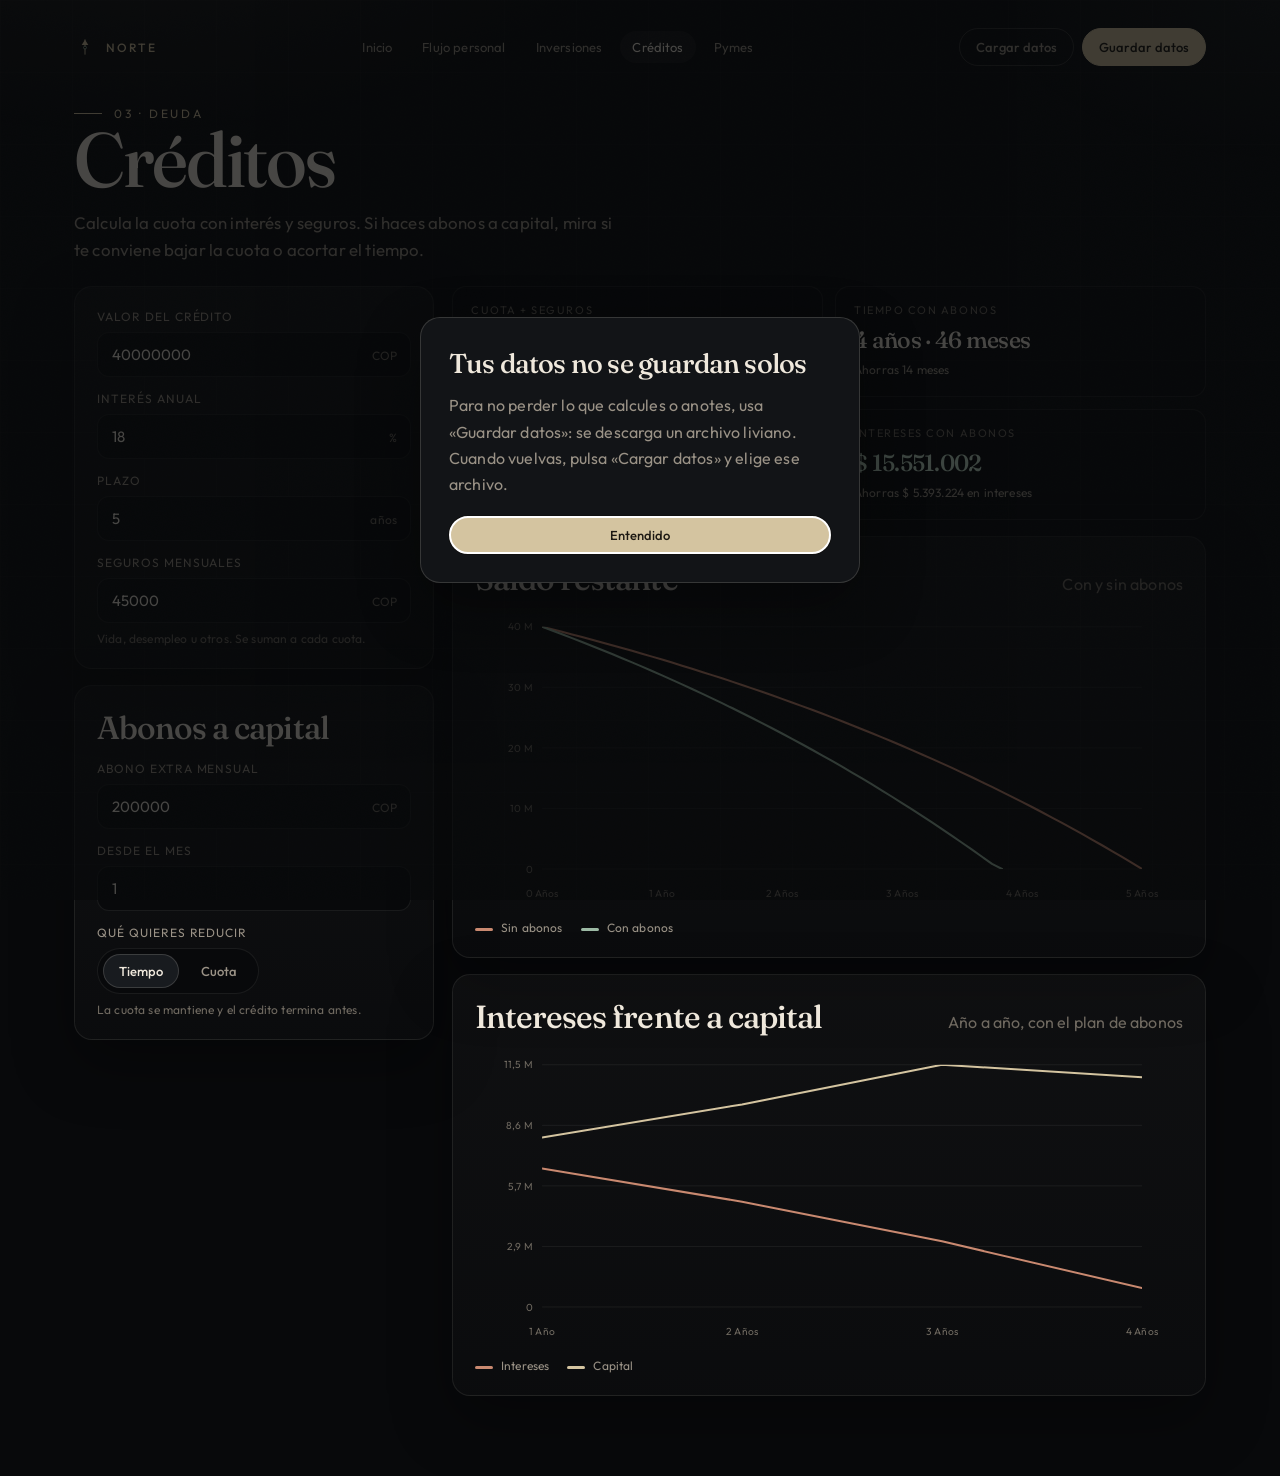
==== features/creditos/index.html @ 16cb60b3 "Several changes and add new features" ====
<!DOCTYPE html>
<html lang="es">
<head>
  <meta charset="UTF-8">
  <meta name="viewport" content="width=device-width, initial-scale=1">
  <meta name="theme-color" content="#08090b">
  <meta name="description" content="Calculadora de créditos: cuota, seguros y abonos a capital para reducir cuotas o tiempo.">
  <title>Créditos — Norte</title>
  <link rel="icon" href="../../assets/favicon.svg" type="image/svg+xml">
  <link rel="preconnect" href="https://fonts.googleapis.com">
  <link rel="preconnect" href="https://fonts.gstatic.com" crossorigin>
  <link href="https://fonts.googleapis.com/css2?family=Fraunces:opsz,wght@9..144,500;9..144,600&family=Outfit:wght@300;400;500;600&display=swap" rel="stylesheet">
  <link rel="stylesheet" href="../../assets/css/base.css">
  <link rel="stylesheet" href="../inversiones/inversiones.css">
</head>
<body>
  <a class="skip" href="#contenido">Saltar al contenido</a>
  <header class="topbar">
    <a class="brand" href="../../index.html">
      <svg viewBox="0 0 32 32" aria-hidden="true">
        <path d="M16 5.5v21" stroke="#d4c4a0" stroke-width="1.4" stroke-linecap="round"/>
        <path d="M16 5.5 11.2 13.2h9.6L16 5.5Z" fill="#d4c4a0"/>
        <circle cx="16" cy="16.8" r="2.1" stroke="#9cbaa4" stroke-width="1.2"/>
      </svg>
      Norte
    </a>
    <nav class="nav" aria-label="Secciones">
      <a href="../../index.html">Inicio</a>
      <a href="../finanzas-personales/index.html">Flujo personal</a>
      <a href="../inversiones/index.html">Inversiones</a>
      <a href="./index.html" class="is-active">Créditos</a>
      <a href="../pymes/index.html">Pymes</a>
    </nav>
    <div class="topbar-actions">
      <button class="btn btn-ghost" type="button" id="btn-cargar">Cargar datos</button>
      <button class="btn btn-primary" type="button" id="btn-guardar">Guardar datos</button>
      <input class="hidden-file" id="file-input" type="file" accept="application/json,.json">
    </div>
  </header>

  <main id="contenido" class="page">
    <div class="page-head">
      <div>
        <p class="kicker"><span></span> 03 · Deuda</p>
        <h1>Créditos</h1>
        <p class="lede">Calcula la cuota con interés y seguros. Si haces abonos a capital, mira si te conviene bajar la cuota o acortar el tiempo.</p>
      </div>
    </div>

    <div class="workspace">
      <aside class="stack">
        <section class="card card-pad">
          <form class="form-grid" id="loan-form">
            <div class="field">
              <label for="principal">Valor del crédito</label>
              <div class="input-suffix">
                <input id="principal" type="number" min="0" step="any" required>
                <em>COP</em>
              </div>
            </div>
            <div class="field">
              <label for="rate">Interés anual</label>
              <div class="input-suffix">
                <input id="rate" type="number" min="0" max="100" step="0.01" required>
                <em>%</em>
              </div>
            </div>
            <div class="field">
              <label for="years">Plazo</label>
              <div class="input-suffix">
                <input id="years" type="number" min="1" max="40" step="1" required>
                <em>años</em>
              </div>
            </div>
            <div class="field">
              <label for="insurance">Seguros mensuales</label>
              <div class="input-suffix">
                <input id="insurance" type="number" min="0" step="any">
                <em>COP</em>
              </div>
              <span class="hint">Vida, desempleo u otros. Se suman a cada cuota.</span>
            </div>
          </form>
        </section>
        <section class="card card-pad">
          <h2 style="margin-bottom: 14px;">Abonos a capital</h2>
          <form class="form-grid" id="extra-form">
            <div class="field">
              <label for="extra">Abono extra mensual</label>
              <div class="input-suffix">
                <input id="extra" type="number" min="0" step="any">
                <em>COP</em>
              </div>
            </div>
            <div class="field">
              <label for="extra-from">Desde el mes</label>
              <input id="extra-from" type="number" min="1" step="1" value="1">
            </div>
            <div class="field">
              <label>Qué quieres reducir</label>
              <div class="tabs" role="tablist">
                <button type="button" id="mode-plazo" class="is-active">Tiempo</button>
                <button type="button" id="mode-cuota">Cuota</button>
              </div>
              <span class="hint" id="mode-hint">La cuota se mantiene y el crédito termina antes.</span>
            </div>
          </form>
        </section>
      </aside>

      <section class="results">
        <div class="metrics" id="metrics"></div>
        <article class="card card-pad">
          <div class="year-title">
            <h2>Saldo restante</h2>
            <p class="faint">Con y sin abonos</p>
          </div>
          <div class="chart-wrap">
            <svg id="balance-chart" aria-label="Saldo del crédito en el tiempo"></svg>
          </div>
          <div class="legend">
            <span><i style="background:#c98970"></i>Sin abonos</span>
            <span><i style="background:#9cbaa4"></i>Con abonos</span>
          </div>
        </article>
        <article class="card card-pad">
          <div class="year-title">
            <h2>Intereses frente a capital</h2>
            <p class="faint">Año a año, con el plan de abonos</p>
          </div>
          <div class="chart-wrap">
            <svg id="mix-chart" aria-label="Intereses y capital por año"></svg>
          </div>
          <div class="legend">
            <span><i style="background:#c98970"></i>Intereses</span>
            <span><i style="background:#d4c4a0"></i>Capital</span>
          </div>
        </article>
      </section>
    </div>
  </main>

  <script src="../../assets/js/norte.js"></script>
  <script src="../../assets/js/charts.js"></script>
  <script src="creditos.js"></script>
</body>
</html>
---- assets/css/base.css ----
:root {
  --bg: #08090b;
  --bg-soft: #0d0f12;
  --surface: #121417;
  --surface-2: #181b1f;
  --ink: #efe8dc;
  --muted: #9a9286;
  --faint: #6f6960;
  --line: rgba(239, 232, 220, 0.08);
  --line-strong: rgba(239, 232, 220, 0.16);
  --gold: #d4c4a0;
  --gold-2: #efe0bf;
  --sage: #9cbaa4;
  --sage-2: #c5e0cc;
  --clay: #c98970;
  --sky: #8aa4c4;
  --violet: #b8a1d4;
  --shadow: 0 24px 60px rgba(0, 0, 0, 0.35);
  --radius: 18px;
  --radius-sm: 12px;
  --font: "Outfit", "Segoe UI", system-ui, sans-serif;
  --serif: "Fraunces", "Iowan Old Style", Georgia, serif;
  --max: 1180px;
}

*,
*::before,
*::after {
  box-sizing: border-box;
}

html {
  scroll-behavior: smooth;
  color-scheme: dark;
}

body {
  margin: 0;
  min-height: 100vh;
  font-family: var(--font);
  font-weight: 400;
  color: var(--ink);
  background: var(--bg);
  letter-spacing: 0.01em;
  -webkit-font-smoothing: antialiased;
}

body::before {
  content: "";
  position: fixed;
  inset: 0;
  pointer-events: none;
  z-index: 0;
  background-image:
    radial-gradient(ellipse 80% 50% at 10% -10%, rgba(212, 196, 160, 0.08), transparent 50%),
    radial-gradient(ellipse 50% 40% at 100% 0%, rgba(156, 186, 164, 0.06), transparent 45%),
    linear-gradient(rgba(239, 232, 220, 0.018) 1px, transparent 1px),
    linear-gradient(90deg, rgba(239, 232, 220, 0.018) 1px, transparent 1px);
  background-size: auto, auto, 72px 72px, 72px 72px;
}

body::after {
  content: "";
  position: fixed;
  inset: 0;
  pointer-events: none;
  z-index: 1;
  opacity: 0.045;
  background-image: url("data:image/svg+xml,%3Csvg xmlns='http://www.w3.org/2000/svg' width='140' height='140'%3E%3Cfilter id='n'%3E%3CfeTurbulence type='fractalNoise' baseFrequency='.8' numOctaves='4' stitchTiles='stitch'/%3E%3C/filter%3E%3Crect width='140' height='140' filter='url(%23n)' opacity='.55'/%3E%3C/svg%3E");
}

img,
svg {
  display: block;
  max-width: 100%;
}

a {
  color: inherit;
  text-decoration: none;
}

button,
input,
select,
textarea {
  font-family: inherit;
}

button {
  cursor: pointer;
}

.skip {
  position: absolute;
  left: 12px;
  top: -48px;
  z-index: 20;
  padding: 8px 12px;
  background: var(--gold);
  color: #1a1712;
  border-radius: 8px;
}

.skip:focus {
  top: 12px;
}

.topbar,
.shell,
.home {
  position: relative;
  z-index: 2;
}

.topbar {
  display: flex;
  align-items: center;
  justify-content: space-between;
  gap: 20px;
  max-width: var(--max);
  margin: 0 auto;
  padding: 28px 24px 8px;
}

.brand {
  display: flex;
  align-items: center;
  gap: 10px;
  letter-spacing: 0.18em;
  text-transform: uppercase;
  font-size: 12px;
  font-weight: 500;
  color: var(--gold);
}

.brand svg {
  width: 22px;
  height: 22px;
}

.nav {
  display: flex;
  align-items: center;
  gap: 6px;
}

.nav a,
.topbar-actions .btn {
  font-size: 13px;
}

.nav a {
  padding: 8px 12px;
  border-radius: 999px;
  color: var(--muted);
  transition: color 0.2s ease, background 0.2s ease;
}

.nav a:hover,
.nav a.is-active {
  color: var(--ink);
  background: rgba(239, 232, 220, 0.05);
}

.topbar-actions {
  display: flex;
  gap: 8px;
  flex-wrap: wrap;
}

.btn {
  display: inline-flex;
  align-items: center;
  justify-content: center;
  gap: 8px;
  border: 1px solid var(--line-strong);
  background: transparent;
  color: var(--ink);
  border-radius: 999px;
  padding: 10px 16px;
  font-size: 13px;
  font-weight: 500;
  transition: transform 0.2s ease, background 0.2s ease, border-color 0.2s ease;
}

.btn:hover {
  border-color: var(--gold);
  background: rgba(212, 196, 160, 0.08);
}

.btn:active {
  transform: translateY(1px);
}

.btn-primary {
  background: var(--gold);
  color: #1c1812;
  border-color: var(--gold);
}

.btn-primary:hover {
  background: var(--gold-2);
  border-color: var(--gold-2);
}

.btn-ghost {
  color: var(--muted);
}

.page {
  max-width: var(--max);
  margin: 0 auto;
  padding: 12px 24px 80px;
}

.kicker {
  display: flex;
  align-items: center;
  gap: 12px;
  color: var(--gold);
  font-size: 12px;
  letter-spacing: 0.22em;
  text-transform: uppercase;
}

.kicker span {
  width: 28px;
  height: 1px;
  background: var(--gold);
}

h1,
h2,
h3 {
  font-family: var(--serif);
  font-weight: 500;
  letter-spacing: -0.03em;
  margin: 0;
}

h1 {
  font-size: clamp(2.6rem, 6vw, 4.8rem);
  line-height: 0.95;
}

h2 {
  font-size: clamp(1.4rem, 3vw, 2rem);
}

p {
  margin: 0;
  color: var(--muted);
  line-height: 1.65;
}

.lede {
  max-width: 34rem;
  font-size: 1.05rem;
}

.card {
  background: linear-gradient(180deg, rgba(239, 232, 220, 0.035), rgba(239, 232, 220, 0.015));
  border: 1px solid var(--line);
  border-radius: var(--radius);
  box-shadow: var(--shadow);
}

.card-pad {
  padding: 22px;
}

.muted {
  color: var(--muted);
}

.faint {
  color: var(--faint);
}

.field {
  display: flex;
  flex-direction: column;
  gap: 8px;
}

.field label {
  font-size: 12px;
  letter-spacing: 0.08em;
  text-transform: uppercase;
  color: var(--muted);
}

.field input,
.field select,
.field textarea {
  width: 100%;
  border: 1px solid var(--line);
  background: var(--bg);
  color: var(--ink);
  border-radius: 12px;
  padding: 12px 14px;
  font-size: 15px;
  outline: none;
  transition: border-color 0.2s ease, box-shadow 0.2s ease;
}

.field textarea {
  min-height: 88px;
  resize: vertical;
}

.field input:focus,
.field select:focus,
.field textarea:focus {
  border-color: var(--gold);
  box-shadow: 0 0 0 3px rgba(212, 196, 160, 0.12);
}

.field .hint {
  font-size: 12px;
  color: var(--faint);
}

.input-suffix {
  position: relative;
}

.input-suffix input {
  padding-right: 52px;
}

.input-suffix em {
  position: absolute;
  right: 14px;
  top: 50%;
  transform: translateY(-50%);
  font-style: normal;
  font-size: 12px;
  color: var(--faint);
}

.tabs {
  display: flex;
  gap: 6px;
  padding: 5px;
  background: var(--bg);
  border: 1px solid var(--line);
  border-radius: 999px;
  width: fit-content;
}

.tabs button {
  border: 0;
  background: transparent;
  color: var(--muted);
  border-radius: 999px;
  padding: 9px 16px;
  font-size: 13px;
  font-weight: 500;
}

.tabs button.is-active {
  background: var(--surface-2);
  color: var(--ink);
  box-shadow: inset 0 0 0 1px var(--line-strong);
}

.chip-row {
  display: flex;
  flex-wrap: wrap;
  gap: 8px;
}

.chip {
  border: 1px solid var(--line);
  background: transparent;
  color: var(--muted);
  border-radius: 999px;
  padding: 8px 12px;
  font-size: 12px;
}

.chip.is-active {
  border-color: var(--gold);
  color: var(--gold-2);
  background: rgba(212, 196, 160, 0.08);
}

.metrics {
  display: grid;
  grid-template-columns: repeat(2, minmax(0, 1fr));
  gap: 12px;
}

.metric {
  padding: 16px 18px;
  border: 1px solid var(--line);
  border-radius: 14px;
  background: rgba(8, 9, 11, 0.4);
}

.metric .label {
  font-size: 11px;
  letter-spacing: 0.14em;
  text-transform: uppercase;
  color: var(--faint);
}

.metric strong {
  display: block;
  margin-top: 8px;
  font-family: var(--serif);
  font-size: 1.45rem;
  font-weight: 500;
  letter-spacing: -0.03em;
}

.metric .sub {
  margin-top: 6px;
  font-size: 12px;
  color: var(--muted);
}

.positive {
  color: var(--sage-2);
}

.negative {
  color: var(--clay);
}

.chart-wrap {
  position: relative;
  min-height: 280px;
  overflow: hidden;
}

.chart-wrap svg {
  width: 100%;
  height: auto;
  overflow: hidden;
  display: block;
}

.donut-wrap {
  display: grid;
  justify-items: center;
  min-height: 0;
  padding-bottom: 8px;
}

.donut-wrap svg {
  width: min(280px, 100%);
  max-width: 280px;
  margin: 0 auto;
}

.donut-legend {
  display: flex;
  flex-wrap: wrap;
  justify-content: center;
  gap: 8px 12px;
  max-width: 420px;
}

.donut-legend-item {
  display: inline-flex;
  align-items: center;
  gap: 8px;
  border: 1px solid var(--line);
  background: transparent;
  color: var(--muted);
  border-radius: 999px;
  padding: 6px 10px;
  font-size: 12px;
}

.donut-legend-item i {
  width: 8px;
  height: 8px;
  border-radius: 99px;
}

.donut-legend-item:hover {
  border-color: var(--gold);
  color: var(--ink);
}

.chart-tip {
  position: absolute;
  z-index: 6;
  min-width: 168px;
  max-width: min(260px, calc(100% - 16px));
  padding: 10px 12px;
  border-radius: 12px;
  background: #14171b;
  border: 1px solid var(--line-strong);
  box-shadow: var(--shadow);
  pointer-events: none;
  opacity: 0;
  visibility: hidden;
  transform: translateY(4px);
}

.chart-tip.is-on {
  opacity: 1;
  visibility: visible;
  transform: none;
}

.chart-tip .tip-year {
  font-size: 11px;
  letter-spacing: 0.08em;
  text-transform: uppercase;
  color: var(--faint);
  margin-bottom: 8px;
}

.chart-tip .tip-row {
  display: flex;
  justify-content: space-between;
  gap: 16px;
  font-size: 12px;
  margin-top: 4px;
}

.chart-tip .tip-row span {
  color: var(--muted);
}

.chart-tip .tip-row strong {
  font-weight: 500;
  color: var(--ink);
  text-align: right;
}

.chart-empty {
  display: grid;
  place-items: center;
  min-height: 240px;
  color: var(--faint);
  text-align: center;
  padding: 24px;
}

.legend {
  display: flex;
  flex-wrap: wrap;
  gap: 14px 18px;
  margin-top: 12px;
  font-size: 12px;
  color: var(--muted);
}

.legend i {
  display: inline-block;
  width: 18px;
  height: 3px;
  border-radius: 99px;
  margin-right: 8px;
  vertical-align: middle;
}

.table-wrap {
  overflow: auto;
  border: 1px solid var(--line);
  border-radius: 14px;
}

table {
  width: 100%;
  border-collapse: collapse;
  font-size: 13px;
}

th,
td {
  padding: 12px 14px;
  text-align: right;
  border-bottom: 1px solid var(--line);
  white-space: nowrap;
}

th:first-child,
td:first-child {
  text-align: left;
}

th {
  font-size: 11px;
  letter-spacing: 0.12em;
  text-transform: uppercase;
  color: var(--faint);
  font-weight: 500;
  background: rgba(239, 232, 220, 0.02);
}

tr:last-child td {
  border-bottom: 0;
}

.toast {
  position: fixed;
  left: 50%;
  bottom: 24px;
  transform: translateX(-50%) translateY(16px);
  z-index: 30;
  padding: 12px 16px;
  border-radius: 999px;
  background: var(--surface-2);
  border: 1px solid var(--line-strong);
  color: var(--ink);
  font-size: 13px;
  opacity: 0;
  pointer-events: none;
  transition: opacity 0.25s ease, transform 0.25s ease;
}

.toast.is-on {
  opacity: 1;
  transform: translateX(-50%) translateY(0);
}

.toast.is-error {
  border-color: rgba(201, 137, 112, 0.5);
  color: #f0c7b8;
}

.drop-active {
  outline: 2px dashed var(--gold);
  outline-offset: -8px;
}

details.note {
  border-top: 1px solid var(--line);
  padding-top: 14px;
  margin-top: 8px;
}

details.note summary {
  cursor: pointer;
  color: var(--gold);
  font-size: 13px;
}

details.note p,
details.note ul {
  margin-top: 10px;
  font-size: 13px;
}

details.note ul {
  padding-left: 18px;
  color: var(--muted);
}

.hidden-file {
  position: absolute;
  width: 1px;
  height: 1px;
  overflow: hidden;
  clip: rect(0 0 0 0);
}

.disclaimer {
  position: fixed;
  inset: 0;
  z-index: 40;
  display: grid;
  place-items: center;
  padding: 24px;
  background: rgba(8, 9, 11, 0.72);
}

.disclaimer-card {
  width: min(440px, 100%);
  padding: 28px;
  border-radius: 20px;
  border: 1px solid var(--line-strong);
  background: #121417;
  box-shadow: var(--shadow);
}

.disclaimer-card h2 {
  font-size: 1.7rem;
  margin-bottom: 12px;
}

.disclaimer-card p {
  margin-bottom: 18px;
}

.disclaimer-card .btn {
  width: 100%;
}

@media (max-width: 860px) {
  .topbar {
    flex-wrap: wrap;
    padding-top: 18px;
  }

  .nav {
    order: 3;
    width: 100%;
    overflow-x: auto;
  }

  .metrics {
    grid-template-columns: 1fr;
  }
}

@media (prefers-reduced-motion: reduce) {
  html {
    scroll-behavior: auto;
  }

  *,
  *::before,
  *::after {
    animation: none !important;
    transition: none !important;
  }
}
---- features/inversiones/inversiones.css ----
.workspace {
  display: grid;
  grid-template-columns: minmax(280px, 360px) minmax(0, 1fr);
  gap: 18px;
  align-items: start;
  margin-top: 22px;
}

.stack {
  display: grid;
  gap: 16px;
}

.page-head {
  display: flex;
  justify-content: space-between;
  gap: 20px;
  align-items: end;
  padding-top: 18px;
}

.page-head .lede {
  margin-top: 12px;
}

.form-grid {
  display: grid;
  gap: 14px;
}

.results {
  display: grid;
  gap: 16px;
}

.year-title {
  display: flex;
  align-items: baseline;
  justify-content: space-between;
  gap: 12px;
  margin-bottom: 12px;
}

@media (max-width: 960px) {
  .workspace {
    grid-template-columns: 1fr;
  }

  .page-head {
    flex-direction: column;
    align-items: start;
  }
}
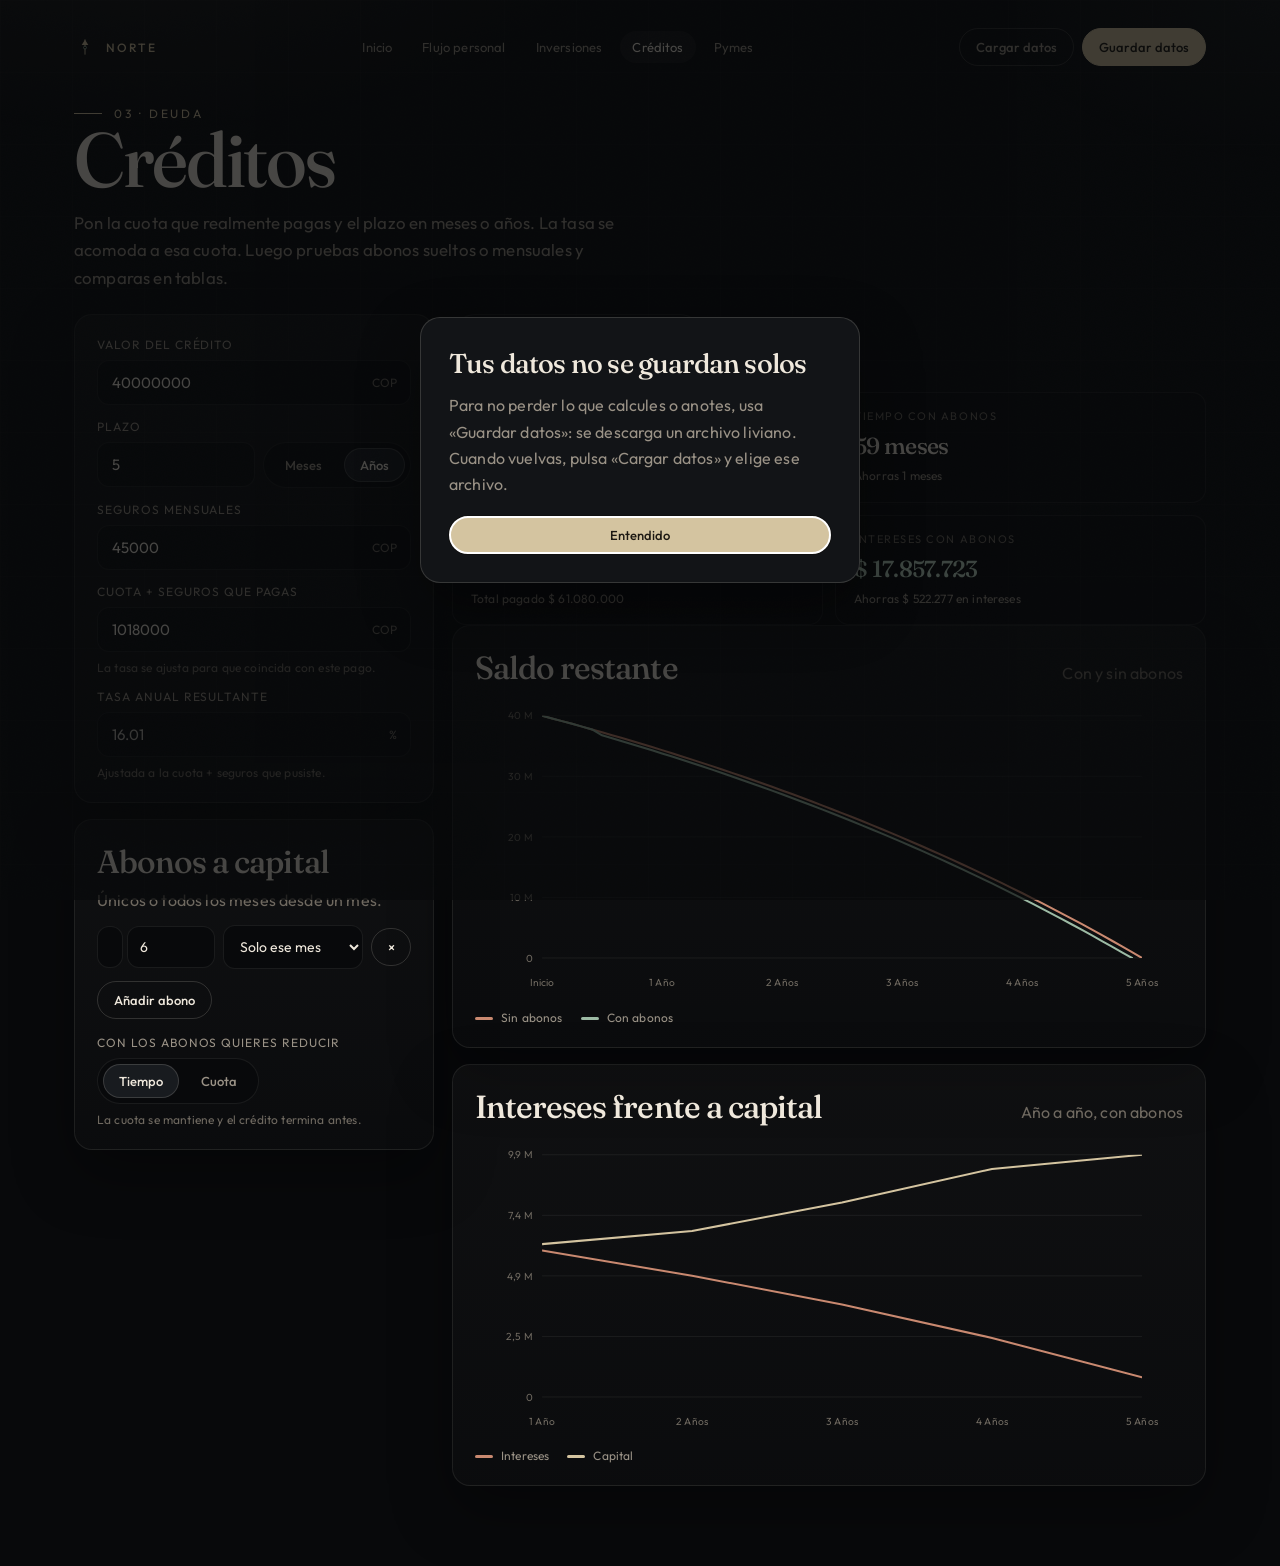
==== commit 3e68465e: "Several updates" ====
--- a/features/creditos/index.html
+++ b/features/creditos/index.html
@@ -4,7 +4,7 @@
   <meta charset="UTF-8">
   <meta name="viewport" content="width=device-width, initial-scale=1">
   <meta name="theme-color" content="#08090b">
-  <meta name="description" content="Calculadora de créditos: cuota, seguros y abonos a capital para reducir cuotas o tiempo.">
+  <meta name="description" content="Calculadora de créditos: cuota real, seguros, plazo en meses o años, y abonos esporádicos o mensuales.">
   <title>Créditos — Norte</title>
   <link rel="icon" href="../../assets/favicon.svg" type="image/svg+xml">
   <link rel="preconnect" href="https://fonts.googleapis.com">
@@ -12,6 +12,7 @@
   <link href="https://fonts.googleapis.com/css2?family=Fraunces:opsz,wght@9..144,500;9..144,600&family=Outfit:wght@300;400;500;600&display=swap" rel="stylesheet">
   <link rel="stylesheet" href="../../assets/css/base.css">
   <link rel="stylesheet" href="../inversiones/inversiones.css">
+  <link rel="stylesheet" href="creditos.css">
 </head>
 <body>
   <a class="skip" href="#contenido">Saltar al contenido</a>
@@ -43,7 +44,7 @@
       <div>
         <p class="kicker"><span></span> 03 · Deuda</p>
         <h1>Créditos</h1>
-        <p class="lede">Calcula la cuota con interés y seguros. Si haces abonos a capital, mira si te conviene bajar la cuota o acortar el tiempo.</p>
+        <p class="lede">Pon la cuota que realmente pagas y el plazo en meses o años. La tasa se acomoda a esa cuota. Luego pruebas abonos sueltos o mensuales y comparas en tablas.</p>
       </div>
     </div>
 
@@ -59,17 +60,13 @@
               </div>
             </div>
             <div class="field">
-              <label for="rate">Interés anual</label>
-              <div class="input-suffix">
-                <input id="rate" type="number" min="0" max="100" step="0.01" required>
-                <em>%</em>
-              </div>
-            </div>
-            <div class="field">
-              <label for="years">Plazo</label>
-              <div class="input-suffix">
-                <input id="years" type="number" min="1" max="40" step="1" required>
-                <em>años</em>
+              <label for="term">Plazo</label>
+              <div class="term-row">
+                <input id="term" type="number" min="1" step="1" required>
+                <div class="tabs" role="tablist" aria-label="Unidad del plazo">
+                  <button type="button" id="unit-months">Meses</button>
+                  <button type="button" id="unit-years" class="is-active">Años</button>
+                </div>
               </div>
             </div>
             <div class="field">
@@ -78,64 +75,129 @@
                 <input id="insurance" type="number" min="0" step="any">
                 <em>COP</em>
               </div>
-              <span class="hint">Vida, desempleo u otros. Se suman a cada cuota.</span>
+            </div>
+            <div class="field">
+              <label for="actual">Cuota + seguros que pagas</label>
+              <div class="input-suffix">
+                <input id="actual" type="number" min="0" step="any">
+                <em>COP</em>
+              </div>
+              <span class="hint">La tasa se ajusta para que coincida con este pago.</span>
+            </div>
+            <div class="field">
+              <label for="rate">Tasa anual resultante</label>
+              <div class="input-suffix">
+                <input id="rate" type="number" min="0" max="200" step="0.01">
+                <em>%</em>
+              </div>
+              <span class="hint" id="rate-hint">Si no pones la cuota real, puedes escribir la tasa a mano.</span>
             </div>
           </form>
         </section>
+
         <section class="card card-pad">
-          <h2 style="margin-bottom: 14px;">Abonos a capital</h2>
-          <form class="form-grid" id="extra-form">
-            <div class="field">
-              <label for="extra">Abono extra mensual</label>
-              <div class="input-suffix">
-                <input id="extra" type="number" min="0" step="any">
-                <em>COP</em>
-              </div>
-            </div>
-            <div class="field">
-              <label for="extra-from">Desde el mes</label>
-              <input id="extra-from" type="number" min="1" step="1" value="1">
-            </div>
-            <div class="field">
-              <label>Qué quieres reducir</label>
-              <div class="tabs" role="tablist">
-                <button type="button" id="mode-plazo" class="is-active">Tiempo</button>
-                <button type="button" id="mode-cuota">Cuota</button>
-              </div>
-              <span class="hint" id="mode-hint">La cuota se mantiene y el crédito termina antes.</span>
-            </div>
-          </form>
+          <div class="list-head" style="margin-bottom: 12px;">
+            <div>
+              <h2>Abonos a capital</h2>
+              <p class="faint">Únicos o todos los meses desde un mes.</p>
+            </div>
+          </div>
+          <div class="extra-rows" id="extra-rows"></div>
+          <button class="btn" type="button" id="add-extra">Añadir abono</button>
+          <div class="field" style="margin-top: 16px;">
+            <label>Con los abonos quieres reducir</label>
+            <div class="tabs" role="tablist">
+              <button type="button" id="mode-plazo" class="is-active">Tiempo</button>
+              <button type="button" id="mode-cuota">Cuota</button>
+            </div>
+            <span class="hint" id="mode-hint">La cuota se mantiene y el crédito termina antes.</span>
+          </div>
         </section>
       </aside>
 
       <section class="results">
-        <div class="metrics" id="metrics"></div>
-        <article class="card card-pad">
-          <div class="year-title">
-            <h2>Saldo restante</h2>
-            <p class="faint">Con y sin abonos</p>
-          </div>
-          <div class="chart-wrap">
-            <svg id="balance-chart" aria-label="Saldo del crédito en el tiempo"></svg>
-          </div>
-          <div class="legend">
-            <span><i style="background:#c98970"></i>Sin abonos</span>
-            <span><i style="background:#9cbaa4"></i>Con abonos</span>
-          </div>
-        </article>
-        <article class="card card-pad">
-          <div class="year-title">
-            <h2>Intereses frente a capital</h2>
-            <p class="faint">Año a año, con el plan de abonos</p>
-          </div>
-          <div class="chart-wrap">
-            <svg id="mix-chart" aria-label="Intereses y capital por año"></svg>
-          </div>
-          <div class="legend">
-            <span><i style="background:#c98970"></i>Intereses</span>
-            <span><i style="background:#d4c4a0"></i>Capital</span>
-          </div>
-        </article>
+        <div class="tabs credit-tabs" role="tablist" aria-label="Vistas del crédito">
+          <button type="button" data-tab="recopilado" class="is-active">Recopilado</button>
+          <button type="button" data-tab="meses">Meses</button>
+          <button type="button" data-tab="anos">Años</button>
+        </div>
+
+        <div id="panel-recopilado">
+          <div class="metrics" id="metrics"></div>
+          <article class="card card-pad">
+            <div class="year-title">
+              <h2>Saldo restante</h2>
+              <p class="faint">Con y sin abonos</p>
+            </div>
+            <div class="chart-wrap">
+              <svg id="balance-chart" aria-label="Saldo del crédito en el tiempo"></svg>
+            </div>
+            <div class="legend">
+              <span><i style="background:#c98970"></i>Sin abonos</span>
+              <span><i style="background:#9cbaa4"></i>Con abonos</span>
+            </div>
+          </article>
+          <article class="card card-pad" style="margin-top: 16px;">
+            <div class="year-title">
+              <h2>Intereses frente a capital</h2>
+              <p class="faint">Año a año, con abonos</p>
+            </div>
+            <div class="chart-wrap">
+              <svg id="mix-chart" aria-label="Intereses y capital por año"></svg>
+            </div>
+            <div class="legend">
+              <span><i style="background:#c98970"></i>Intereses</span>
+              <span><i style="background:#d4c4a0"></i>Capital</span>
+            </div>
+          </article>
+        </div>
+
+        <div id="panel-meses" hidden>
+          <article class="card card-pad">
+            <p class="faint compare-note">Cada fila es un mes. Compara el plan original con el que incluye tus abonos.</p>
+            <div class="table-scroll">
+              <table>
+                <thead>
+                  <tr>
+                    <th>Mes</th>
+                    <th>Interés</th>
+                    <th>Capital</th>
+                    <th>Seguro</th>
+                    <th>Abono</th>
+                    <th>Pago</th>
+                    <th>Saldo</th>
+                    <th>Saldo sin abonos</th>
+                  </tr>
+                </thead>
+                <tbody id="month-body"></tbody>
+              </table>
+            </div>
+          </article>
+        </div>
+
+        <div id="panel-anos" hidden>
+          <article class="card card-pad">
+            <p class="faint compare-note">Totales de cada año para ver el efecto de los abonos de un vistazo.</p>
+            <div class="table-scroll">
+              <table>
+                <thead>
+                  <tr>
+                    <th>Año</th>
+                    <th>Intereses</th>
+                    <th>Capital</th>
+                    <th>Abonos</th>
+                    <th>Seguros</th>
+                    <th>Pagado</th>
+                    <th>Saldo</th>
+                    <th>Intereses sin abonos</th>
+                    <th>Saldo sin abonos</th>
+                  </tr>
+                </thead>
+                <tbody id="year-body"></tbody>
+              </table>
+            </div>
+          </article>
+        </div>
       </section>
     </div>
   </main>
--- a/features/creditos/creditos.css
+++ b/features/creditos/creditos.css
@@ -0,0 +1,80 @@
+.list-head {
+  display: flex;
+  align-items: center;
+  justify-content: space-between;
+  gap: 12px;
+}
+
+.list-head .faint {
+  margin: 6px 0 0;
+}
+
+input[readonly] {
+  opacity: 0.75;
+}
+
+.term-row {
+  display: grid;
+  grid-template-columns: minmax(0, 1fr) auto;
+  gap: 8px;
+  align-items: center;
+}
+
+.term-row .tabs {
+  flex-shrink: 0;
+}
+
+.extra-rows {
+  display: grid;
+  gap: 10px;
+  margin-bottom: 12px;
+}
+
+.extra-row {
+  display: grid;
+  grid-template-columns: minmax(0, 1fr) 88px 140px 40px;
+  gap: 8px;
+  align-items: center;
+}
+
+.extra-row input,
+.extra-row select {
+  width: 100%;
+  border: 1px solid var(--line);
+  background: var(--bg);
+  color: var(--ink);
+  border-radius: 12px;
+  padding: 11px 12px;
+  font-size: 14px;
+}
+
+.credit-tabs {
+  margin-bottom: 16px;
+}
+
+.table-scroll {
+  overflow: auto;
+  border: 1px solid var(--line);
+  border-radius: 14px;
+}
+
+.table-scroll table {
+  min-width: 860px;
+}
+
+.table-scroll th:first-child,
+.table-scroll td:first-child {
+  position: sticky;
+  left: 0;
+  background: #121417;
+}
+
+.compare-note {
+  margin-bottom: 12px;
+}
+
+@media (max-width: 960px) {
+  .extra-row {
+    grid-template-columns: 1fr;
+  }
+}
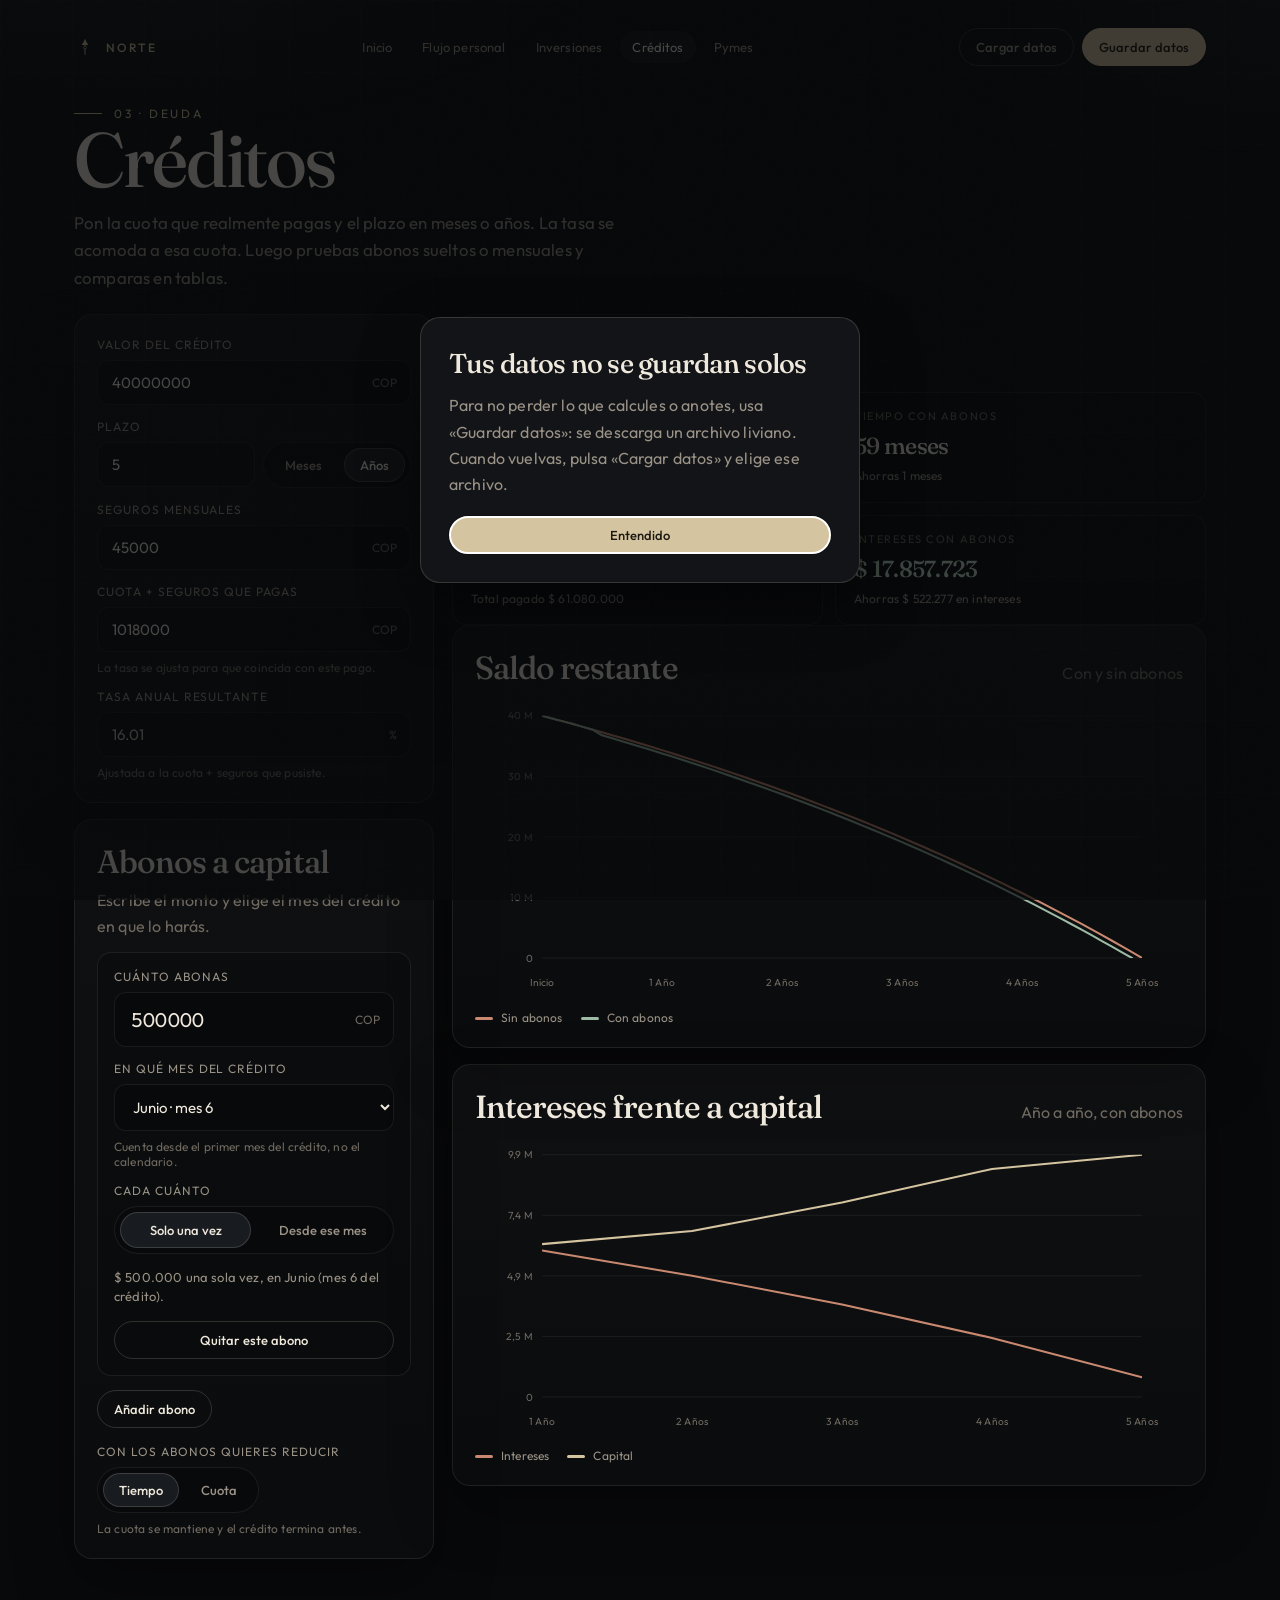
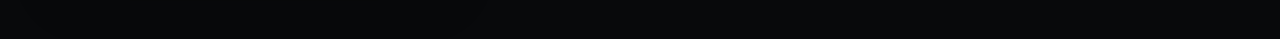
==== commit b55317be: "Several updates" ====
--- a/features/creditos/index.html
+++ b/features/creditos/index.html
@@ -99,7 +99,7 @@
           <div class="list-head" style="margin-bottom: 12px;">
             <div>
               <h2>Abonos a capital</h2>
-              <p class="faint">Únicos o todos los meses desde un mes.</p>
+              <p class="faint">Escribe el monto y elige el mes del crédito en que lo harás.</p>
             </div>
           </div>
           <div class="extra-rows" id="extra-rows"></div>
--- a/features/creditos/creditos.css
+++ b/features/creditos/creditos.css
@@ -26,26 +26,45 @@
 
 .extra-rows {
   display: grid;
-  gap: 10px;
-  margin-bottom: 12px;
+  gap: 14px;
+  margin-bottom: 14px;
 }
 
-.extra-row {
+.extra-card {
   display: grid;
-  grid-template-columns: minmax(0, 1fr) 88px 140px 40px;
-  gap: 8px;
-  align-items: center;
+  gap: 14px;
+  padding: 16px;
+  border: 1px solid var(--line);
+  border-radius: 14px;
+  background: rgba(8, 9, 11, 0.35);
 }
 
-.extra-row input,
-.extra-row select {
+.extra-card .extra-amount {
+  font-size: 20px;
+  font-variant-numeric: tabular-nums;
+  letter-spacing: 0.01em;
+  min-height: 54px;
+  padding: 14px 52px 14px 16px;
+}
+
+.extra-card .tabs {
   width: 100%;
-  border: 1px solid var(--line);
-  background: var(--bg);
-  color: var(--ink);
-  border-radius: 12px;
-  padding: 11px 12px;
-  font-size: 14px;
+}
+
+.extra-card .tabs button {
+  flex: 1;
+  padding: 10px 8px;
+}
+
+.extra-hint {
+  margin: 0;
+  font-size: 13px;
+  line-height: 1.5;
+  color: var(--muted);
+}
+
+.extra-remove {
+  width: 100%;
 }
 
 .credit-tabs {
@@ -72,9 +91,3 @@
 .compare-note {
   margin-bottom: 12px;
 }
-
-@media (max-width: 960px) {
-  .extra-row {
-    grid-template-columns: 1fr;
-  }
-}
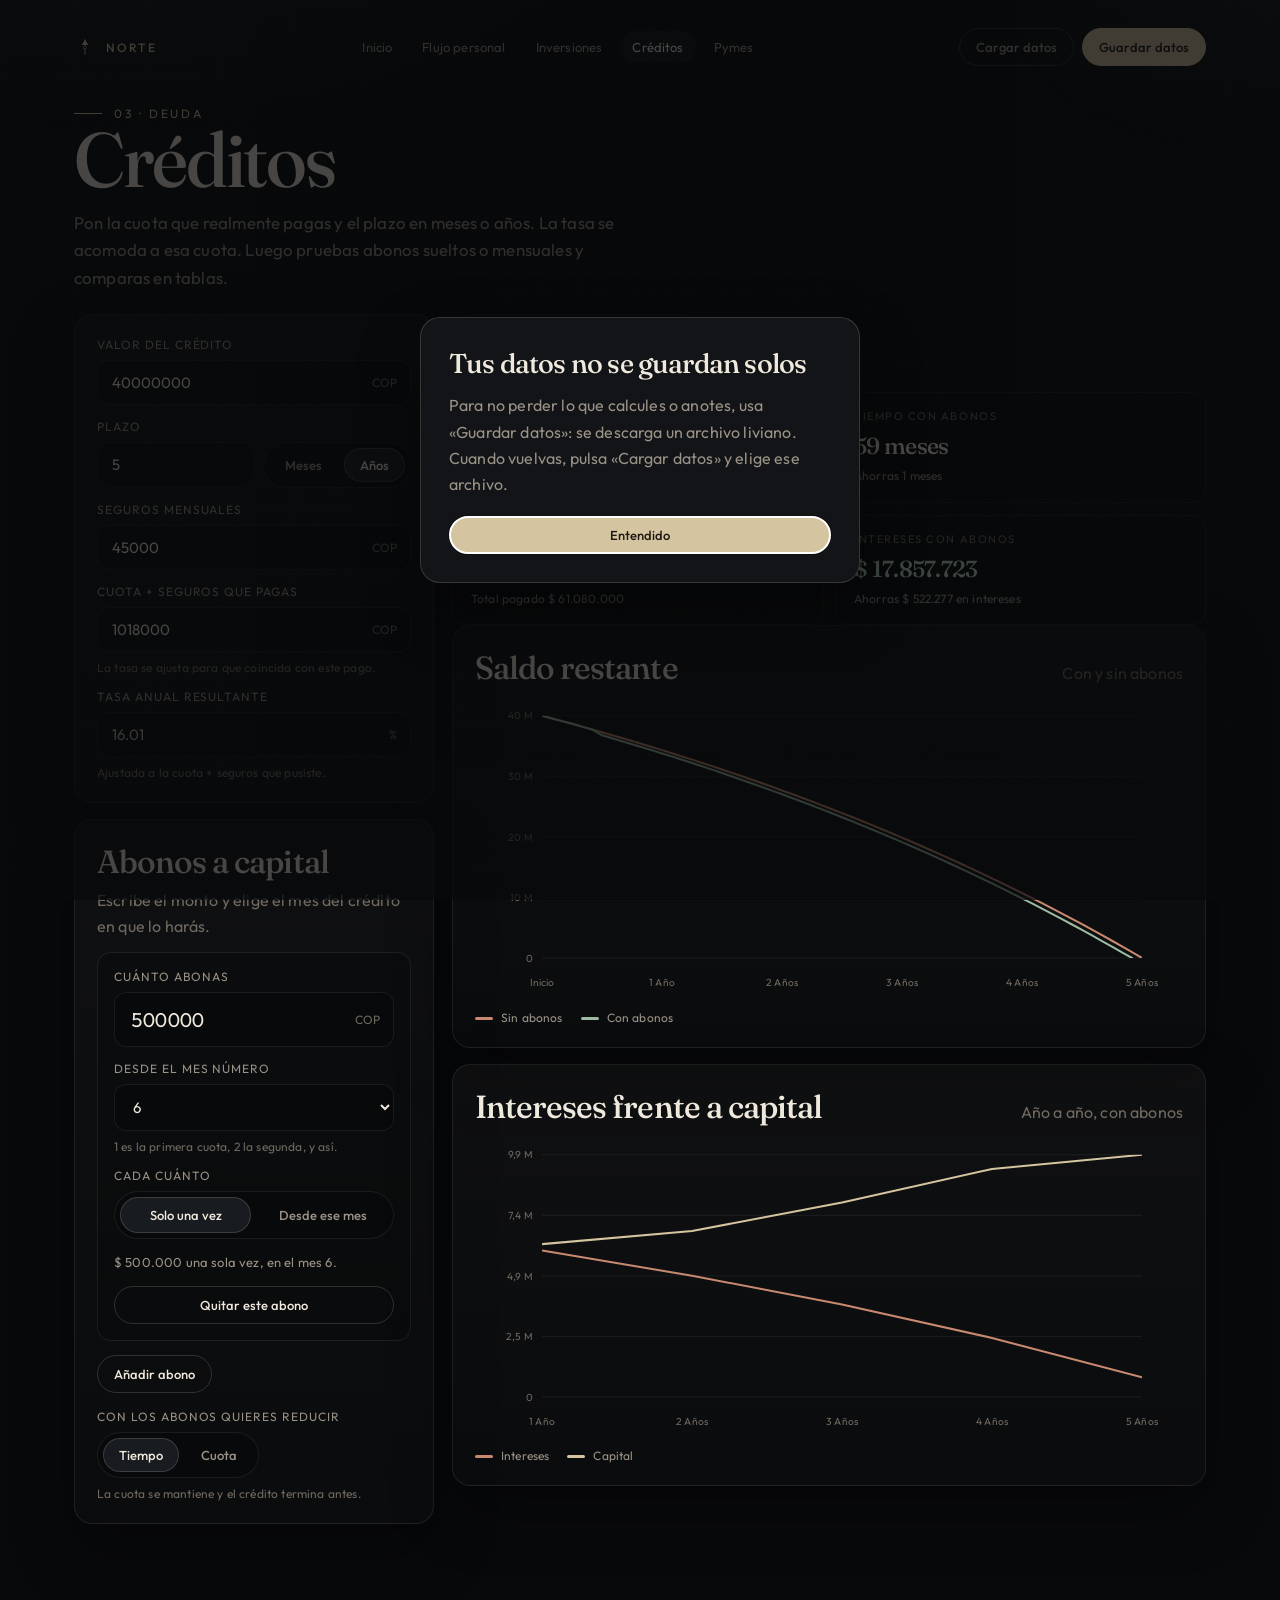
==== commit 1745502c: "Several updates" ====
--- a/features/creditos/index.html
+++ b/features/creditos/index.html
@@ -154,7 +154,7 @@
 
         <div id="panel-meses" hidden>
           <article class="card card-pad">
-            <p class="faint compare-note">Cada fila es un mes. Compara el plan original con el que incluye tus abonos.</p>
+            <p class="faint compare-note">Cada fila es un mes del crédito (1, 2, 3…). La tabla termina cuando, con tus abonos, el saldo llega a cero.</p>
             <div class="table-scroll">
               <table>
                 <thead>
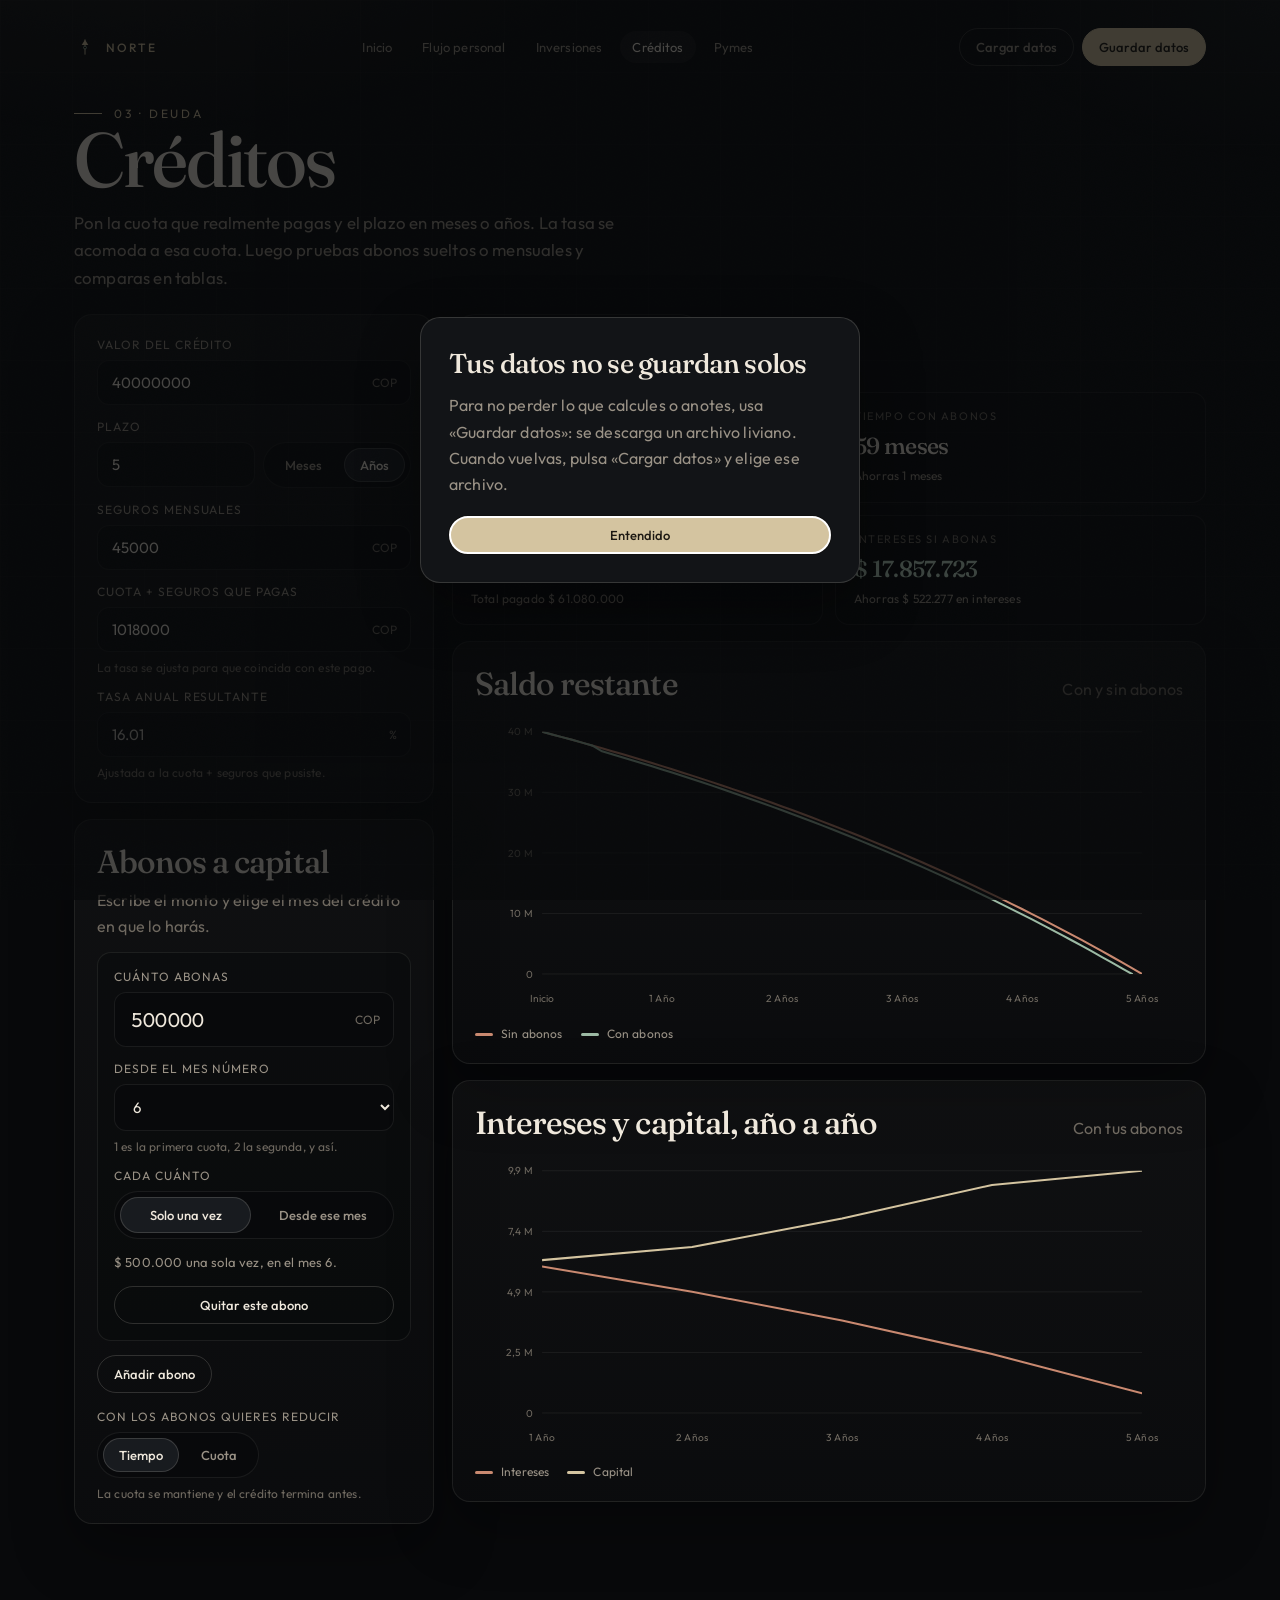
==== commit 4f4df2ff: "Several updates" ====
--- a/features/creditos/index.html
+++ b/features/creditos/index.html
@@ -137,10 +137,10 @@
               <span><i style="background:#9cbaa4"></i>Con abonos</span>
             </div>
           </article>
-          <article class="card card-pad" style="margin-top: 16px;">
+          <article class="card card-pad">
             <div class="year-title">
-              <h2>Intereses frente a capital</h2>
-              <p class="faint">Año a año, con abonos</p>
+              <h2>Intereses y capital, año a año</h2>
+              <p class="faint">Con tus abonos</p>
             </div>
             <div class="chart-wrap">
               <svg id="mix-chart" aria-label="Intereses y capital por año"></svg>
--- a/features/creditos/creditos.css
+++ b/features/creditos/creditos.css
@@ -91,3 +91,8 @@
 .compare-note {
   margin-bottom: 12px;
 }
+
+#panel-recopilado {
+  display: grid;
+  gap: 16px;
+}
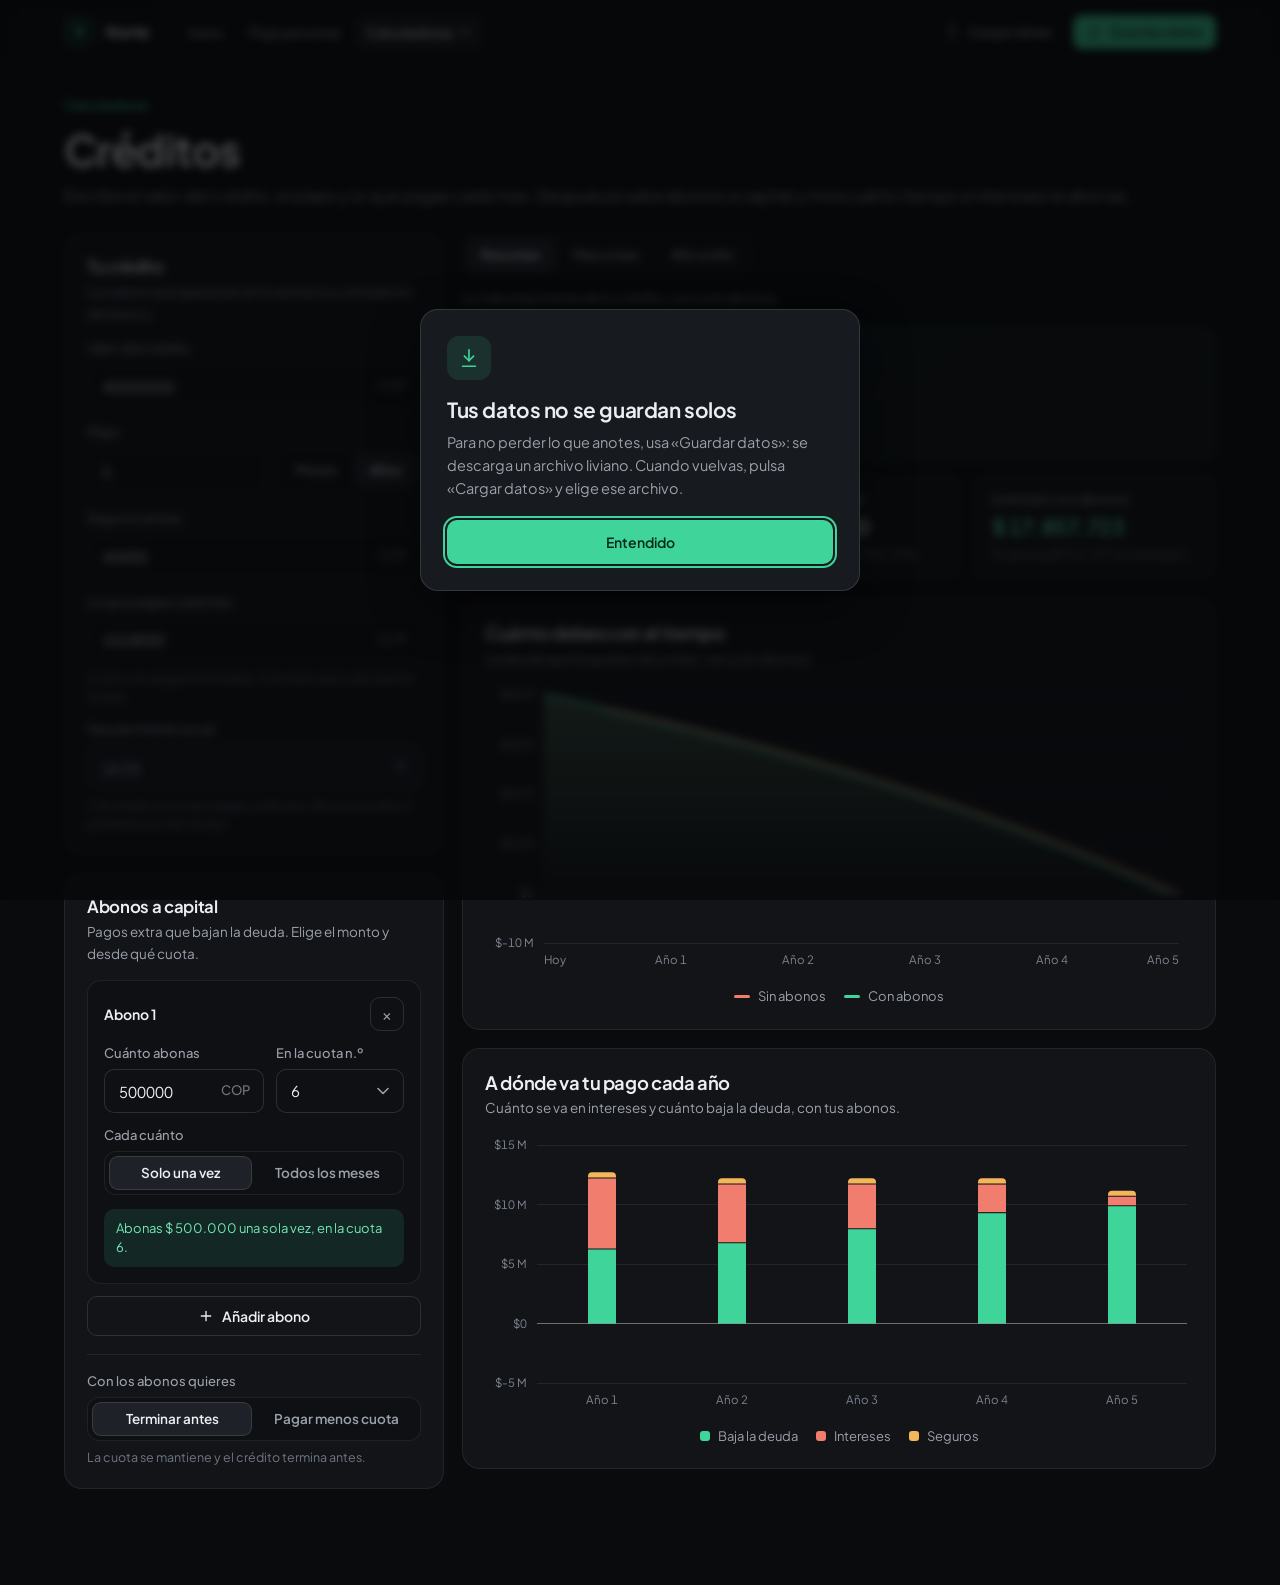
==== commit 255441fe: "New version of the website" ====
--- a/features/creditos/index.html
+++ b/features/creditos/index.html
@@ -3,66 +3,95 @@
 <head>
   <meta charset="UTF-8">
   <meta name="viewport" content="width=device-width, initial-scale=1">
-  <meta name="theme-color" content="#08090b">
-  <meta name="description" content="Calculadora de créditos: cuota real, seguros, plazo en meses o años, y abonos esporádicos o mensuales.">
+  <meta name="theme-color" content="#0a0b0d">
+  <meta name="description" content="Calculadora de créditos: cuota real con seguros, plazo en meses o años y abonos a capital.">
   <title>Créditos — Norte</title>
   <link rel="icon" href="../../assets/favicon.svg" type="image/svg+xml">
   <link rel="preconnect" href="https://fonts.googleapis.com">
   <link rel="preconnect" href="https://fonts.gstatic.com" crossorigin>
-  <link href="https://fonts.googleapis.com/css2?family=Fraunces:opsz,wght@9..144,500;9..144,600&family=Outfit:wght@300;400;500;600&display=swap" rel="stylesheet">
+  <link href="https://fonts.googleapis.com/css2?family=Plus+Jakarta+Sans:wght@400;500;600;700;800&display=swap" rel="stylesheet">
   <link rel="stylesheet" href="../../assets/css/base.css">
-  <link rel="stylesheet" href="../inversiones/inversiones.css">
+  <link rel="stylesheet" href="../../assets/css/calc.css">
   <link rel="stylesheet" href="creditos.css">
 </head>
 <body>
   <a class="skip" href="#contenido">Saltar al contenido</a>
   <header class="topbar">
-    <a class="brand" href="../../index.html">
-      <svg viewBox="0 0 32 32" aria-hidden="true">
-        <path d="M16 5.5v21" stroke="#d4c4a0" stroke-width="1.4" stroke-linecap="round"/>
-        <path d="M16 5.5 11.2 13.2h9.6L16 5.5Z" fill="#d4c4a0"/>
-        <circle cx="16" cy="16.8" r="2.1" stroke="#9cbaa4" stroke-width="1.2"/>
-      </svg>
-      Norte
-    </a>
-    <nav class="nav" aria-label="Secciones">
-      <a href="../../index.html">Inicio</a>
-      <a href="../finanzas-personales/index.html">Flujo personal</a>
-      <a href="../inversiones/index.html">Inversiones</a>
-      <a href="./index.html" class="is-active">Créditos</a>
-      <a href="../pymes/index.html">Pymes</a>
-    </nav>
-    <div class="topbar-actions">
-      <button class="btn btn-ghost" type="button" id="btn-cargar">Cargar datos</button>
-      <button class="btn btn-primary" type="button" id="btn-guardar">Guardar datos</button>
-      <input class="hidden-file" id="file-input" type="file" accept="application/json,.json">
+    <div class="topbar-inner">
+      <a class="brand" href="../../index.html" aria-label="Norte, inicio">
+        <span class="brand-mark"><svg viewBox="0 0 24 24" fill="none" aria-hidden="true"><path d="M12 2.8 6.6 14.2h10.8L12 2.8Z" fill="#3fd49a"/><path d="M12 14.2v6.6" stroke="#74e6b9" stroke-width="1.8" stroke-linecap="round"/></svg></span>
+        <span class="brand-name">Norte</span>
+      </a>
+      <nav class="nav" aria-label="Secciones">
+        <a class="nav-link" href="../../index.html">Inicio</a>
+        <a class="nav-link" href="../finanzas-personales/index.html">Flujo personal</a>
+        <div class="nav-group">
+          <button class="nav-link nav-trigger is-active" type="button" aria-expanded="false" aria-haspopup="true">
+            Calculadoras
+            <svg viewBox="0 0 12 12" fill="none" stroke="currentColor" stroke-width="1.6" stroke-linecap="round" stroke-linejoin="round" aria-hidden="true"><path d="M3 4.5 6 7.5 9 4.5"/></svg>
+          </button>
+          <div class="nav-menu">
+            <a class="nav-item" href="../interes-compuesto/index.html">
+              <span class="nav-item-icon"><svg viewBox="0 0 24 24" fill="none" stroke="currentColor" stroke-width="1.8" stroke-linecap="round" stroke-linejoin="round" aria-hidden="true"><path d="M3 17l6-6 4 4 8-8"/><path d="M14 7h7v7"/></svg></span>
+              <span><strong>Interés compuesto</strong><small>Cuánto puede crecer tu dinero</small></span>
+            </a>
+            <a class="nav-item is-active" href="./index.html" aria-current="page">
+              <span class="nav-item-icon"><svg viewBox="0 0 24 24" fill="none" stroke="currentColor" stroke-width="1.8" stroke-linecap="round" stroke-linejoin="round" aria-hidden="true"><rect x="3" y="5" width="18" height="14" rx="2.5"/><path d="M3 10h18"/><path d="M7 15h4"/></svg></span>
+              <span><strong>Créditos</strong><small>Cuota, intereses y abonos a capital</small></span>
+            </a>
+            <a class="nav-item" href="../4x1000/index.html">
+              <span class="nav-item-icon"><svg viewBox="0 0 24 24" fill="none" stroke="currentColor" stroke-width="1.8" stroke-linecap="round" stroke-linejoin="round" aria-hidden="true"><path d="M19 5 5 19"/><circle cx="7" cy="7" r="2.5"/><circle cx="17" cy="17" r="2.5"/></svg></span>
+              <span><strong>4x1000</strong><small>Lo que te cobra el banco al mover dinero</small></span>
+            </a>
+          </div>
+        </div>
+        <a class="nav-link" href="../pymes/index.html" data-feature="pymes" hidden>Pymes</a>
+      </nav>
+      <div class="topbar-actions">
+        <button class="btn btn-ghost btn-sm" type="button" id="btn-cargar" title="Cargar datos guardados">
+          <svg viewBox="0 0 24 24" fill="none" stroke="currentColor" stroke-width="1.8" stroke-linecap="round" stroke-linejoin="round" aria-hidden="true"><path d="M12 15V3"/><path d="m7 8 5-5 5 5"/><path d="M5 21h14"/></svg>
+          <span>Cargar<span class="hide-sm"> datos</span></span>
+        </button>
+        <button class="btn btn-primary btn-sm" type="button" id="btn-guardar" title="Descargar un archivo con tus datos">
+          <svg viewBox="0 0 24 24" fill="none" stroke="currentColor" stroke-width="1.8" stroke-linecap="round" stroke-linejoin="round" aria-hidden="true"><path d="M12 3v12"/><path d="m7 10 5 5 5-5"/><path d="M5 21h14"/></svg>
+          <span>Guardar<span class="hide-sm"> datos</span></span>
+        </button>
+        <input class="hidden-file" id="file-input" type="file" accept="application/json,.json">
+      </div>
+      <button class="nav-toggle" type="button" aria-label="Abrir menú" aria-expanded="false">
+        <svg viewBox="0 0 24 24" fill="none" stroke="currentColor" stroke-width="1.8" stroke-linecap="round" aria-hidden="true"><path d="M4 7h16M4 12h16M4 17h16"/></svg>
+      </button>
     </div>
   </header>
 
   <main id="contenido" class="page">
     <div class="page-head">
       <div>
-        <p class="kicker"><span></span> 03 · Deuda</p>
+        <p class="eyebrow">Calculadoras</p>
         <h1>Créditos</h1>
-        <p class="lede">Pon la cuota que realmente pagas y el plazo en meses o años. La tasa se acomoda a esa cuota. Luego pruebas abonos sueltos o mensuales y comparas en tablas.</p>
+        <p class="lede">Escribe el valor del crédito, el plazo y lo que pagas cada mes. Después prueba abonos a capital y mira cuánto tiempo e intereses te ahorras.</p>
       </div>
     </div>
 
-    <div class="workspace">
-      <aside class="stack">
+    <div class="calc-layout">
+      <aside class="calc-side">
         <section class="card card-pad">
+          <div class="card-title">
+            <h2>Tu crédito</h2>
+            <p>Los datos que aparecen en tu extracto o simulación del banco.</p>
+          </div>
           <form class="form-grid" id="loan-form">
             <div class="field">
               <label for="principal">Valor del crédito</label>
               <div class="input-suffix">
-                <input id="principal" type="number" min="0" step="any" required>
+                <input id="principal" type="number" min="0" step="any" inputmode="decimal" required>
                 <em>COP</em>
               </div>
             </div>
             <div class="field">
               <label for="term">Plazo</label>
               <div class="term-row">
-                <input id="term" type="number" min="1" step="1" required>
+                <input id="term" type="number" min="1" step="1" inputmode="numeric" required>
                 <div class="tabs" role="tablist" aria-label="Unidad del plazo">
                   <button type="button" id="unit-months">Meses</button>
                   <button type="button" id="unit-years" class="is-active">Años</button>
@@ -70,103 +99,99 @@
               </div>
             </div>
             <div class="field">
-              <label for="insurance">Seguros mensuales</label>
-              <div class="input-suffix">
-                <input id="insurance" type="number" min="0" step="any">
+              <label for="insurance">Seguros al mes</label>
+              <div class="input-suffix">
+                <input id="insurance" type="number" min="0" step="any" inputmode="decimal">
                 <em>COP</em>
               </div>
             </div>
             <div class="field">
-              <label for="actual">Cuota + seguros que pagas</label>
-              <div class="input-suffix">
-                <input id="actual" type="number" min="0" step="any">
+              <label for="actual">Lo que pagas cada mes</label>
+              <div class="input-suffix">
+                <input id="actual" type="number" min="0" step="any" inputmode="decimal">
                 <em>COP</em>
               </div>
-              <span class="hint">La tasa se ajusta para que coincida con este pago.</span>
-            </div>
-            <div class="field">
-              <label for="rate">Tasa anual resultante</label>
-              <div class="input-suffix">
-                <input id="rate" type="number" min="0" max="200" step="0.01">
+              <span class="hint">Cuota con seguros incluidos. Con este valor calculamos la tasa.</span>
+            </div>
+            <div class="field">
+              <label for="rate">Tasa de interés anual</label>
+              <div class="input-suffix">
+                <input id="rate" type="number" min="0" max="200" step="0.01" inputmode="decimal">
                 <em>%</em>
               </div>
-              <span class="hint" id="rate-hint">Si no pones la cuota real, puedes escribir la tasa a mano.</span>
+              <span class="hint" id="rate-hint">Si no sabes tu pago mensual, escribe aquí la tasa.</span>
             </div>
           </form>
         </section>
 
         <section class="card card-pad">
-          <div class="list-head" style="margin-bottom: 12px;">
-            <div>
-              <h2>Abonos a capital</h2>
-              <p class="faint">Escribe el monto y elige el mes del crédito en que lo harás.</p>
-            </div>
+          <div class="card-title">
+            <h2>Abonos a capital</h2>
+            <p>Pagos extra que bajan la deuda. Elige el monto y desde qué cuota.</p>
           </div>
           <div class="extra-rows" id="extra-rows"></div>
-          <button class="btn" type="button" id="add-extra">Añadir abono</button>
-          <div class="field" style="margin-top: 16px;">
-            <label>Con los abonos quieres reducir</label>
-            <div class="tabs" role="tablist">
-              <button type="button" id="mode-plazo" class="is-active">Tiempo</button>
-              <button type="button" id="mode-cuota">Cuota</button>
+          <button class="btn btn-outline add-extra" type="button" id="add-extra">
+            <svg viewBox="0 0 24 24" fill="none" stroke="currentColor" stroke-width="2" stroke-linecap="round" aria-hidden="true"><path d="M12 5v14M5 12h14"/></svg>
+            Añadir abono
+          </button>
+          <div class="field mode-field">
+            <span class="field-label">Con los abonos quieres</span>
+            <div class="tabs tabs-block" role="tablist">
+              <button type="button" id="mode-plazo" class="is-active">Terminar antes</button>
+              <button type="button" id="mode-cuota">Pagar menos cuota</button>
             </div>
             <span class="hint" id="mode-hint">La cuota se mantiene y el crédito termina antes.</span>
           </div>
         </section>
       </aside>
 
-      <section class="results">
-        <div class="tabs credit-tabs" role="tablist" aria-label="Vistas del crédito">
-          <button type="button" data-tab="recopilado" class="is-active">Recopilado</button>
-          <button type="button" data-tab="meses">Meses</button>
-          <button type="button" data-tab="anos">Años</button>
-        </div>
-
-        <div id="panel-recopilado">
-          <div class="metrics" id="metrics"></div>
+      <section class="calc-results">
+        <div class="results-tabs">
+          <div class="tabs credit-tabs" role="tablist" aria-label="Vistas del crédito">
+            <button type="button" data-tab="recopilado" class="is-active">Resumen</button>
+            <button type="button" data-tab="meses">Mes a mes</button>
+            <button type="button" data-tab="anos">Año a año</button>
+          </div>
+          <p id="tab-desc">Lo más importante de tu crédito, con y sin abonos.</p>
+        </div>
+
+        <div class="panel" id="panel-recopilado">
+          <div class="metrics cols-3" id="metrics"></div>
+          <article class="card card-pad chart-card">
+            <div class="list-head">
+              <div>
+                <h2>Cuánto debes con el tiempo</h2>
+                <p>La deuda que te queda mes a mes, con y sin abonos.</p>
+              </div>
+            </div>
+            <div class="chart" id="balance-chart" aria-label="Saldo del crédito en el tiempo"></div>
+          </article>
+          <article class="card card-pad chart-card">
+            <div class="list-head">
+              <div>
+                <h2>A dónde va tu pago cada año</h2>
+                <p>Cuánto se va en intereses y cuánto baja la deuda, con tus abonos.</p>
+              </div>
+            </div>
+            <div class="chart" id="mix-chart" aria-label="Intereses y capital por año"></div>
+          </article>
+        </div>
+
+        <div class="panel" id="panel-meses" hidden>
           <article class="card card-pad">
-            <div class="year-title">
-              <h2>Saldo restante</h2>
-              <p class="faint">Con y sin abonos</p>
-            </div>
-            <div class="chart-wrap">
-              <svg id="balance-chart" aria-label="Saldo del crédito en el tiempo"></svg>
-            </div>
-            <div class="legend">
-              <span><i style="background:#c98970"></i>Sin abonos</span>
-              <span><i style="background:#9cbaa4"></i>Con abonos</span>
-            </div>
-          </article>
-          <article class="card card-pad">
-            <div class="year-title">
-              <h2>Intereses y capital, año a año</h2>
-              <p class="faint">Con tus abonos</p>
-            </div>
-            <div class="chart-wrap">
-              <svg id="mix-chart" aria-label="Intereses y capital por año"></svg>
-            </div>
-            <div class="legend">
-              <span><i style="background:#c98970"></i>Intereses</span>
-              <span><i style="background:#d4c4a0"></i>Capital</span>
-            </div>
-          </article>
-        </div>
-
-        <div id="panel-meses" hidden>
-          <article class="card card-pad">
-            <p class="faint compare-note">Cada fila es un mes del crédito (1, 2, 3…). La tabla termina cuando, con tus abonos, el saldo llega a cero.</p>
+            <p class="table-note">Cada fila es una cuota del crédito. La tabla termina cuando, con tus abonos, la deuda llega a cero.</p>
             <div class="table-scroll">
               <table>
                 <thead>
                   <tr>
-                    <th>Mes</th>
+                    <th>Cuota</th>
                     <th>Interés</th>
                     <th>Capital</th>
                     <th>Seguro</th>
                     <th>Abono</th>
-                    <th>Pago</th>
-                    <th>Saldo</th>
-                    <th>Saldo sin abonos</th>
+                    <th>Pagas</th>
+                    <th>Debes</th>
+                    <th>Debes sin abonos</th>
                   </tr>
                 </thead>
                 <tbody id="month-body"></tbody>
@@ -175,9 +200,9 @@
           </article>
         </div>
 
-        <div id="panel-anos" hidden>
+        <div class="panel" id="panel-anos" hidden>
           <article class="card card-pad">
-            <p class="faint compare-note">Totales de cada año para ver el efecto de los abonos de un vistazo.</p>
+            <p class="table-note">Totales de cada año para ver el efecto de tus abonos de un vistazo.</p>
             <div class="table-scroll">
               <table>
                 <thead>
@@ -187,10 +212,10 @@
                     <th>Capital</th>
                     <th>Abonos</th>
                     <th>Seguros</th>
-                    <th>Pagado</th>
-                    <th>Saldo</th>
+                    <th>Pagaste</th>
+                    <th>Debes</th>
                     <th>Intereses sin abonos</th>
-                    <th>Saldo sin abonos</th>
+                    <th>Debes sin abonos</th>
                   </tr>
                 </thead>
                 <tbody id="year-body"></tbody>
--- a/assets/css/base.css
+++ b/assets/css/base.css
@@ -1,26 +1,40 @@
 :root {
-  --bg: #08090b;
-  --bg-soft: #0d0f12;
-  --surface: #121417;
-  --surface-2: #181b1f;
-  --ink: #efe8dc;
-  --muted: #9a9286;
-  --faint: #6f6960;
-  --line: rgba(239, 232, 220, 0.08);
-  --line-strong: rgba(239, 232, 220, 0.16);
-  --gold: #d4c4a0;
-  --gold-2: #efe0bf;
-  --sage: #9cbaa4;
-  --sage-2: #c5e0cc;
-  --clay: #c98970;
-  --sky: #8aa4c4;
-  --violet: #b8a1d4;
-  --shadow: 0 24px 60px rgba(0, 0, 0, 0.35);
-  --radius: 18px;
-  --radius-sm: 12px;
-  --font: "Outfit", "Segoe UI", system-ui, sans-serif;
-  --serif: "Fraunces", "Iowan Old Style", Georgia, serif;
-  --max: 1180px;
+  --bg: #0a0b0d;
+  --bg-elev: #0e1013;
+  --surface: #121418;
+  --surface-2: #171a1f;
+  --surface-3: #1e2228;
+  --hover: rgba(255, 255, 255, 0.035);
+  --ink: #eceef1;
+  --ink-2: #cdd1d8;
+  --muted: #9ba1ab;
+  --faint: #6f7680;
+  --line: rgba(255, 255, 255, 0.07);
+  --line-strong: rgba(255, 255, 255, 0.12);
+  --accent: #3fd49a;
+  --accent-2: #74e6b9;
+  --accent-ink: #052a1c;
+  --accent-soft: rgba(63, 212, 154, 0.12);
+  --accent-line: rgba(63, 212, 154, 0.4);
+  --blue: #6c9eff;
+  --amber: #f3b65b;
+  --coral: #f07d6e;
+  --violet: #a68cf7;
+  --cyan: #4cc3e6;
+  --pink: #ec8ec0;
+  --lime: #b4dc6a;
+  --slate: #8a94a3;
+  --positive: #5bdba6;
+  --negative: #ff8b7b;
+  --radius-lg: 18px;
+  --radius: 14px;
+  --radius-sm: 10px;
+  --shadow: 0 18px 50px rgba(0, 0, 0, 0.45);
+  --shadow-sm: 0 6px 18px rgba(0, 0, 0, 0.28);
+  --font: "Plus Jakarta Sans", "Segoe UI", system-ui, -apple-system, sans-serif;
+  --max: 1200px;
+  --topbar-h: 64px;
+  --gap: 18px;
 }
 
 *,
@@ -32,41 +46,23 @@
 html {
   scroll-behavior: smooth;
   color-scheme: dark;
+  -webkit-text-size-adjust: 100%;
 }
 
 body {
   margin: 0;
   min-height: 100vh;
   font-family: var(--font);
+  font-size: 15px;
   font-weight: 400;
-  color: var(--ink);
-  background: var(--bg);
-  letter-spacing: 0.01em;
+  line-height: 1.5;
+  color: var(--ink);
+  background:
+    radial-gradient(1100px 520px at 50% -260px, rgba(63, 212, 154, 0.075), transparent 70%),
+    var(--bg);
+  background-attachment: fixed;
   -webkit-font-smoothing: antialiased;
-}
-
-body::before {
-  content: "";
-  position: fixed;
-  inset: 0;
-  pointer-events: none;
-  z-index: 0;
-  background-image:
-    radial-gradient(ellipse 80% 50% at 10% -10%, rgba(212, 196, 160, 0.08), transparent 50%),
-    radial-gradient(ellipse 50% 40% at 100% 0%, rgba(156, 186, 164, 0.06), transparent 45%),
-    linear-gradient(rgba(239, 232, 220, 0.018) 1px, transparent 1px),
-    linear-gradient(90deg, rgba(239, 232, 220, 0.018) 1px, transparent 1px);
-  background-size: auto, auto, 72px 72px, 72px 72px;
-}
-
-body::after {
-  content: "";
-  position: fixed;
-  inset: 0;
-  pointer-events: none;
-  z-index: 1;
-  opacity: 0.045;
-  background-image: url("data:image/svg+xml,%3Csvg xmlns='http://www.w3.org/2000/svg' width='140' height='140'%3E%3Cfilter id='n'%3E%3CfeTurbulence type='fractalNoise' baseFrequency='.8' numOctaves='4' stitchTiles='stitch'/%3E%3C/filter%3E%3Crect width='140' height='140' filter='url(%23n)' opacity='.55'/%3E%3C/svg%3E");
+  -moz-osx-font-smoothing: grayscale;
 }
 
 img,
@@ -84,242 +80,624 @@
 input,
 select,
 textarea {
-  font-family: inherit;
+  font: inherit;
+  color: inherit;
 }
 
 button {
   cursor: pointer;
+}
+
+[hidden] {
+  display: none !important;
+}
+
+:focus-visible {
+  outline: 2px solid var(--accent);
+  outline-offset: 2px;
+}
+
+::selection {
+  background: rgba(63, 212, 154, 0.3);
 }
 
 .skip {
   position: absolute;
   left: 12px;
-  top: -48px;
-  z-index: 20;
-  padding: 8px 12px;
-  background: var(--gold);
-  color: #1a1712;
-  border-radius: 8px;
+  top: -60px;
+  z-index: 100;
+  padding: 10px 14px;
+  background: var(--accent);
+  color: var(--accent-ink);
+  border-radius: var(--radius-sm);
+  font-weight: 600;
 }
 
 .skip:focus {
   top: 12px;
 }
 
-.topbar,
-.shell,
-.home {
-  position: relative;
-  z-index: 2;
-}
+/* ---------- Barra superior ---------- */
 
 .topbar {
+  position: sticky;
+  top: 0;
+  z-index: 50;
+  background: rgba(10, 11, 13, 0.82);
+  backdrop-filter: saturate(140%) blur(14px);
+  -webkit-backdrop-filter: saturate(140%) blur(14px);
+  border-bottom: 1px solid var(--line);
+}
+
+.topbar-inner {
   display: flex;
   align-items: center;
-  justify-content: space-between;
-  gap: 20px;
+  gap: 18px;
   max-width: var(--max);
+  height: var(--topbar-h);
   margin: 0 auto;
-  padding: 28px 24px 8px;
+  padding: 0 24px;
 }
 
 .brand {
-  display: flex;
+  display: inline-flex;
   align-items: center;
   gap: 10px;
-  letter-spacing: 0.18em;
-  text-transform: uppercase;
-  font-size: 12px;
-  font-weight: 500;
-  color: var(--gold);
-}
-
-.brand svg {
-  width: 22px;
-  height: 22px;
+  font-size: 16px;
+  font-weight: 700;
+  letter-spacing: -0.01em;
+  color: var(--ink);
+  flex-shrink: 0;
+}
+
+.brand-mark {
+  display: grid;
+  place-items: center;
+  width: 32px;
+  height: 32px;
+  border-radius: 10px;
+  background: linear-gradient(145deg, rgba(63, 212, 154, 0.22), rgba(63, 212, 154, 0.06));
+  border: 1px solid rgba(63, 212, 154, 0.3);
+}
+
+.brand-mark svg {
+  width: 18px;
+  height: 18px;
 }
 
 .nav {
   display: flex;
   align-items: center;
+  gap: 2px;
+  margin-left: 8px;
+}
+
+.nav-link {
+  display: inline-flex;
+  align-items: center;
   gap: 6px;
-}
-
-.nav a,
-.topbar-actions .btn {
-  font-size: 13px;
-}
-
-.nav a {
-  padding: 8px 12px;
-  border-radius: 999px;
-  color: var(--muted);
-  transition: color 0.2s ease, background 0.2s ease;
-}
-
-.nav a:hover,
-.nav a.is-active {
-  color: var(--ink);
-  background: rgba(239, 232, 220, 0.05);
+  height: 36px;
+  padding: 0 12px;
+  border: 0;
+  border-radius: 9px;
+  background: transparent;
+  color: var(--muted);
+  font-size: 14px;
+  font-weight: 500;
+  white-space: nowrap;
+  transition: color 0.15s ease, background 0.15s ease;
+}
+
+.nav-link:hover {
+  color: var(--ink);
+  background: var(--hover);
+}
+
+.nav-link.is-active {
+  color: var(--ink);
+  background: rgba(255, 255, 255, 0.06);
+}
+
+.nav-trigger svg {
+  width: 12px;
+  height: 12px;
+  transition: transform 0.2s ease;
+}
+
+.nav-group {
+  position: relative;
+}
+
+.nav-menu {
+  position: absolute;
+  top: calc(100% + 8px);
+  left: 0;
+  z-index: 60;
+  width: 300px;
+  padding: 6px;
+  border: 1px solid var(--line-strong);
+  border-radius: var(--radius);
+  background: var(--surface-2);
+  box-shadow: var(--shadow);
+  opacity: 0;
+  visibility: hidden;
+  transform: translateY(-4px);
+  transition: opacity 0.16s ease, transform 0.16s ease, visibility 0.16s;
+}
+
+.nav-menu::before {
+  content: "";
+  position: absolute;
+  left: 0;
+  right: 0;
+  top: -10px;
+  height: 10px;
+}
+
+.nav-group.is-open .nav-menu {
+  opacity: 1;
+  visibility: visible;
+  transform: none;
+}
+
+.nav-group.is-open .nav-trigger svg {
+  transform: rotate(180deg);
+}
+
+@media (hover: hover) and (min-width: 901px) {
+  .nav-group:hover .nav-menu {
+    opacity: 1;
+    visibility: visible;
+    transform: none;
+  }
+
+  .nav-group:hover .nav-trigger svg {
+    transform: rotate(180deg);
+  }
+}
+
+.nav-item {
+  display: grid;
+  grid-template-columns: 36px minmax(0, 1fr);
+  align-items: center;
+  gap: 12px;
+  padding: 10px;
+  border-radius: 10px;
+  transition: background 0.15s ease;
+}
+
+.nav-item:hover,
+.nav-item:focus-visible {
+  background: rgba(255, 255, 255, 0.05);
+  outline: none;
+}
+
+.nav-item.is-active {
+  background: var(--accent-soft);
+}
+
+.nav-item-icon {
+  display: grid;
+  place-items: center;
+  width: 36px;
+  height: 36px;
+  border-radius: 10px;
+  background: var(--surface-3);
+  border: 1px solid var(--line);
+  color: var(--accent);
+}
+
+.nav-item-icon svg {
+  width: 18px;
+  height: 18px;
+}
+
+.nav-item strong {
+  display: block;
+  font-size: 14px;
+  font-weight: 600;
+  color: var(--ink);
+}
+
+.nav-item small {
+  display: block;
+  margin-top: 1px;
+  font-size: 12.5px;
+  color: var(--muted);
+  line-height: 1.35;
 }
 
 .topbar-actions {
   display: flex;
+  align-items: center;
   gap: 8px;
-  flex-wrap: wrap;
-}
+  margin-left: auto;
+}
+
+.topbar-actions .btn svg {
+  width: 16px;
+  height: 16px;
+}
+
+.nav-toggle {
+  display: none;
+  place-items: center;
+  width: 40px;
+  height: 40px;
+  border: 1px solid var(--line-strong);
+  border-radius: var(--radius-sm);
+  background: var(--surface-2);
+  color: var(--ink);
+  flex-shrink: 0;
+}
+
+.nav-toggle svg {
+  width: 18px;
+  height: 18px;
+}
+
+/* ---------- Botones ---------- */
 
 .btn {
   display: inline-flex;
   align-items: center;
   justify-content: center;
   gap: 8px;
+  height: 40px;
+  padding: 0 16px;
   border: 1px solid var(--line-strong);
-  background: transparent;
-  color: var(--ink);
-  border-radius: 999px;
-  padding: 10px 16px;
-  font-size: 13px;
-  font-weight: 500;
-  transition: transform 0.2s ease, background 0.2s ease, border-color 0.2s ease;
+  border-radius: var(--radius-sm);
+  background: var(--surface-2);
+  color: var(--ink);
+  font-size: 14px;
+  font-weight: 600;
+  line-height: 1;
+  white-space: nowrap;
+  transition: background 0.15s ease, border-color 0.15s ease, color 0.15s ease, transform 0.1s ease;
 }
 
 .btn:hover {
-  border-color: var(--gold);
-  background: rgba(212, 196, 160, 0.08);
+  background: var(--surface-3);
+  border-color: rgba(255, 255, 255, 0.18);
 }
 
 .btn:active {
   transform: translateY(1px);
 }
 
+.btn svg {
+  width: 16px;
+  height: 16px;
+  flex-shrink: 0;
+}
+
 .btn-primary {
-  background: var(--gold);
-  color: #1c1812;
-  border-color: var(--gold);
+  background: var(--accent);
+  border-color: transparent;
+  color: var(--accent-ink);
 }
 
 .btn-primary:hover {
-  background: var(--gold-2);
-  border-color: var(--gold-2);
+  background: var(--accent-2);
+  border-color: transparent;
 }
 
 .btn-ghost {
-  color: var(--muted);
-}
+  background: transparent;
+  border-color: transparent;
+  color: var(--muted);
+}
+
+.btn-ghost:hover {
+  background: var(--hover);
+  border-color: transparent;
+  color: var(--ink);
+}
+
+.btn-outline {
+  background: transparent;
+}
+
+.btn-sm {
+  height: 34px;
+  padding: 0 12px;
+  font-size: 13px;
+  border-radius: 9px;
+}
+
+.btn-icon {
+  width: 40px;
+  padding: 0;
+}
+
+.btn-sm.btn-icon {
+  width: 34px;
+}
+
+.btn:disabled,
+button:disabled {
+  opacity: 0.4;
+  cursor: not-allowed;
+  transform: none;
+}
+
+.icon-btn {
+  display: inline-grid;
+  place-items: center;
+  width: 40px;
+  height: 40px;
+  flex: 0 0 auto;
+  padding: 0;
+  border: 1px solid var(--line-strong);
+  border-radius: var(--radius-sm);
+  background: transparent;
+  color: var(--muted);
+  font-size: 18px;
+  line-height: 1;
+  transition: color 0.15s ease, border-color 0.15s ease, background 0.15s ease;
+}
+
+.icon-btn:hover {
+  color: var(--negative);
+  border-color: rgba(255, 139, 123, 0.45);
+  background: rgba(255, 139, 123, 0.08);
+}
+
+.icon-btn.is-edit:hover {
+  color: var(--accent-2);
+  border-color: var(--accent-line);
+  background: var(--accent-soft);
+}
+
+/* ---------- Página ---------- */
 
 .page {
   max-width: var(--max);
   margin: 0 auto;
-  padding: 12px 24px 80px;
-}
-
-.kicker {
+  padding: 28px 24px 96px;
+}
+
+.page-head {
   display: flex;
+  align-items: flex-end;
+  justify-content: space-between;
+  flex-wrap: wrap;
+  gap: 16px 24px;
+  margin-bottom: 24px;
+}
+
+.page-head > div:first-child {
+  flex: 1 1 420px;
+  min-width: 0;
+}
+
+.page-head-actions {
+  display: flex;
+  flex-wrap: wrap;
+  gap: 8px;
+}
+
+.eyebrow {
+  display: inline-flex;
   align-items: center;
-  gap: 12px;
-  color: var(--gold);
-  font-size: 12px;
-  letter-spacing: 0.22em;
-  text-transform: uppercase;
-}
-
-.kicker span {
-  width: 28px;
-  height: 1px;
-  background: var(--gold);
+  gap: 8px;
+  margin: 0 0 10px;
+  font-size: 13px;
+  font-weight: 600;
+  color: var(--accent);
+}
+
+.eyebrow a:hover {
+  text-decoration: underline;
+}
+
+.eyebrow .sep {
+  color: var(--faint);
+  font-weight: 400;
 }
 
 h1,
 h2,
 h3 {
-  font-family: var(--serif);
-  font-weight: 500;
-  letter-spacing: -0.03em;
   margin: 0;
+  color: var(--ink);
+  letter-spacing: -0.02em;
 }
 
 h1 {
-  font-size: clamp(2.6rem, 6vw, 4.8rem);
-  line-height: 0.95;
+  font-size: clamp(1.9rem, 4.2vw, 2.7rem);
+  font-weight: 700;
+  line-height: 1.1;
 }
 
 h2 {
-  font-size: clamp(1.4rem, 3vw, 2rem);
+  font-size: 1.15rem;
+  font-weight: 650;
+  line-height: 1.3;
+}
+
+h3 {
+  font-size: 1rem;
+  font-weight: 600;
+  line-height: 1.35;
 }
 
 p {
   margin: 0;
   color: var(--muted);
-  line-height: 1.65;
+  line-height: 1.6;
 }
 
 .lede {
-  max-width: 34rem;
-  font-size: 1.05rem;
-}
+  margin-top: 10px;
+  font-size: 1.02rem;
+  color: var(--muted);
+}
+
+.muted {
+  color: var(--muted);
+}
+
+.faint {
+  color: var(--faint);
+}
+
+.positive {
+  color: var(--positive);
+}
+
+.negative {
+  color: var(--negative);
+}
+
+/* ---------- Tarjetas ---------- */
 
 .card {
-  background: linear-gradient(180deg, rgba(239, 232, 220, 0.035), rgba(239, 232, 220, 0.015));
+  min-width: 0;
+  background: var(--surface);
   border: 1px solid var(--line);
-  border-radius: var(--radius);
-  box-shadow: var(--shadow);
+  border-radius: var(--radius-lg);
 }
 
 .card-pad {
   padding: 22px;
 }
 
-.muted {
-  color: var(--muted);
-}
-
-.faint {
-  color: var(--faint);
-}
+.list-head {
+  display: flex;
+  align-items: flex-start;
+  justify-content: space-between;
+  flex-wrap: wrap;
+  gap: 12px 16px;
+  margin-bottom: 18px;
+}
+
+.list-head > div:first-child {
+  flex: 1 1 260px;
+  min-width: 0;
+}
+
+.list-head > h2:first-child,
+.list-head > h3:first-child {
+  flex: 1 1 auto;
+  align-self: center;
+}
+
+.list-head .faint,
+.list-head p {
+  margin: 4px 0 0;
+  font-size: 13.5px;
+  color: var(--muted);
+  line-height: 1.5;
+}
+
+.head-actions {
+  display: flex;
+  flex-wrap: wrap;
+  align-items: center;
+  gap: 8px;
+}
+
+.empty-note {
+  margin: 0;
+  padding: 18px;
+  border: 1px dashed var(--line-strong);
+  border-radius: var(--radius);
+  color: var(--muted);
+  font-size: 14px;
+  text-align: center;
+  line-height: 1.5;
+}
+
+/* ---------- Formularios ---------- */
 
 .field {
-  display: flex;
-  flex-direction: column;
-  gap: 8px;
-}
-
-.field label {
-  font-size: 12px;
-  letter-spacing: 0.08em;
-  text-transform: uppercase;
-  color: var(--muted);
+  display: grid;
+  gap: 7px;
+  min-width: 0;
+  align-content: start;
+}
+
+.field > label,
+.field-label {
+  font-size: 13px;
+  font-weight: 500;
+  color: var(--muted);
+  line-height: 1.3;
 }
 
 .field input,
 .field select,
-.field textarea {
+.field textarea,
+.input {
   width: 100%;
-  border: 1px solid var(--line);
-  background: var(--bg);
-  color: var(--ink);
-  border-radius: 12px;
-  padding: 12px 14px;
+  min-width: 0;
+  height: 44px;
+  padding: 0 14px;
+  border: 1px solid var(--line-strong);
+  border-radius: var(--radius-sm);
+  background: var(--bg-elev);
+  color: var(--ink);
   font-size: 15px;
   outline: none;
-  transition: border-color 0.2s ease, box-shadow 0.2s ease;
+  transition: border-color 0.15s ease, box-shadow 0.15s ease, background 0.15s ease;
 }
 
 .field textarea {
-  min-height: 88px;
+  height: auto;
+  min-height: 96px;
+  padding: 12px 14px;
+  line-height: 1.5;
   resize: vertical;
+}
+
+.field input:hover,
+.field textarea:hover,
+.input:hover {
+  border-color: rgba(255, 255, 255, 0.18);
 }
 
 .field input:focus,
 .field select:focus,
-.field textarea:focus {
-  border-color: var(--gold);
-  box-shadow: 0 0 0 3px rgba(212, 196, 160, 0.12);
-}
-
-.field .hint {
-  font-size: 12px;
+.field textarea:focus,
+.input:focus {
+  border-color: var(--accent);
+  box-shadow: 0 0 0 3px var(--accent-soft);
+}
+
+.field input:disabled,
+.field textarea:disabled {
+  opacity: 0.55;
+  cursor: not-allowed;
+}
+
+input::placeholder,
+textarea::placeholder {
   color: var(--faint);
+}
+
+input[type="number"] {
+  -moz-appearance: textfield;
+  appearance: textfield;
+  font-variant-numeric: tabular-nums;
+}
+
+input[type="number"]::-webkit-outer-spin-button,
+input[type="number"]::-webkit-inner-spin-button {
+  -webkit-appearance: none;
+  margin: 0;
+}
+
+input[readonly] {
+  color: var(--ink-2);
+  background: var(--surface-2);
+}
+
+.field .hint,
+.hint {
+  font-size: 12.5px;
+  color: var(--faint);
+  line-height: 1.45;
 }
 
 .input-suffix {
@@ -327,7 +705,7 @@
 }
 
 .input-suffix input {
-  padding-right: 52px;
+  padding-right: 58px;
 }
 
 .input-suffix em {
@@ -336,34 +714,200 @@
   top: 50%;
   transform: translateY(-50%);
   font-style: normal;
-  font-size: 12px;
-  color: var(--faint);
-}
-
-.tabs {
-  display: flex;
-  gap: 6px;
-  padding: 5px;
-  background: var(--bg);
-  border: 1px solid var(--line);
-  border-radius: 999px;
-  width: fit-content;
-}
-
-.tabs button {
-  border: 0;
-  background: transparent;
-  color: var(--muted);
-  border-radius: 999px;
-  padding: 9px 16px;
   font-size: 13px;
   font-weight: 500;
+  color: var(--faint);
+  pointer-events: none;
+}
+
+.check {
+  display: inline-flex;
+  align-items: center;
+  gap: 8px;
+  cursor: pointer;
+  user-select: none;
+}
+
+.check input[type="checkbox"] {
+  appearance: none;
+  -webkit-appearance: none;
+  display: grid;
+  place-items: center;
+  width: 18px;
+  height: 18px;
+  margin: 0;
+  border: 1.5px solid var(--line-strong);
+  border-radius: 5px;
+  background: var(--bg-elev);
+  cursor: pointer;
+  flex-shrink: 0;
+  transition: background 0.15s ease, border-color 0.15s ease;
+}
+
+.check input[type="checkbox"]::after {
+  content: "";
+  width: 9px;
+  height: 5px;
+  margin-top: -2px;
+  border-left: 2px solid var(--accent-ink);
+  border-bottom: 2px solid var(--accent-ink);
+  transform: rotate(-45deg) scale(0);
+  transition: transform 0.12s ease;
+}
+
+.check input[type="checkbox"]:checked {
+  background: var(--accent);
+  border-color: var(--accent);
+}
+
+.check input[type="checkbox"]:checked::after {
+  transform: rotate(-45deg) scale(1);
+}
+
+/* ---------- Selector propio ---------- */
+
+.pick {
+  position: relative;
+  width: 100%;
+  min-width: 0;
+}
+
+.pick.is-open {
+  z-index: 40;
+}
+
+.pick-btn {
+  display: block;
+  width: 100%;
+  height: 44px;
+  padding: 0 38px 0 14px;
+  overflow: hidden;
+  border: 1px solid var(--line-strong);
+  border-radius: var(--radius-sm);
+  background: var(--bg-elev) url("data:image/svg+xml,%3Csvg xmlns='http://www.w3.org/2000/svg' width='12' height='8' viewBox='0 0 12 8'%3E%3Cpath d='M1 1.5 6 6.5 11 1.5' fill='none' stroke='%239ba1ab' stroke-width='1.6' stroke-linecap='round' stroke-linejoin='round'/%3E%3C/svg%3E") no-repeat right 14px center;
+  color: var(--ink);
+  font-size: 15px;
+  font-weight: 400;
+  text-align: left;
+  text-overflow: ellipsis;
+  white-space: nowrap;
+  transition: border-color 0.15s ease, box-shadow 0.15s ease;
+}
+
+.pick-btn:hover {
+  border-color: rgba(255, 255, 255, 0.18);
+}
+
+.pick.is-open .pick-btn {
+  border-color: var(--accent);
+  box-shadow: 0 0 0 3px var(--accent-soft);
+}
+
+.pick-menu {
+  position: absolute;
+  z-index: 30;
+  top: calc(100% + 6px);
+  left: 0;
+  min-width: 100%;
+  max-height: 260px;
+  overflow: auto;
+  padding: 5px;
+  border: 1px solid var(--line-strong);
+  border-radius: var(--radius);
+  background: var(--surface-2);
+  box-shadow: var(--shadow);
+}
+
+.pick-item {
+  display: block;
+  width: 100%;
+  padding: 9px 11px;
+  border: 0;
+  border-radius: 8px;
+  background: transparent;
+  color: var(--ink);
+  font-size: 14px;
+  text-align: left;
+  white-space: nowrap;
+}
+
+.pick-item:hover {
+  background: rgba(255, 255, 255, 0.05);
+}
+
+.pick-item.is-active {
+  background: var(--accent-soft);
+  color: var(--accent-2);
+}
+
+.pick-sep {
+  height: 1px;
+  margin: 5px 6px;
+  background: var(--line);
+}
+
+.pick-item.is-action {
+  color: var(--accent-2);
+  font-weight: 600;
+}
+
+/* ---------- Pestañas y chips ---------- */
+
+.tabs {
+  display: inline-flex;
+  gap: 4px;
+  max-width: 100%;
+  padding: 4px;
+  overflow-x: auto;
+  border: 1px solid var(--line);
+  border-radius: 12px;
+  background: var(--bg-elev);
+  scrollbar-width: none;
+}
+
+.tabs::-webkit-scrollbar {
+  display: none;
+}
+
+.tabs button {
+  display: inline-flex;
+  align-items: center;
+  justify-content: center;
+  gap: 7px;
+  height: 34px;
+  padding: 0 14px;
+  border: 0;
+  border-radius: 9px;
+  background: transparent;
+  color: var(--muted);
+  font-size: 13.5px;
+  font-weight: 600;
+  white-space: nowrap;
+  transition: color 0.15s ease, background 0.15s ease;
+}
+
+.tabs button svg {
+  width: 15px;
+  height: 15px;
+}
+
+.tabs button:hover {
+  color: var(--ink);
 }
 
 .tabs button.is-active {
-  background: var(--surface-2);
+  background: var(--surface-3);
   color: var(--ink);
   box-shadow: inset 0 0 0 1px var(--line-strong);
+}
+
+.tabs.tabs-block {
+  display: flex;
+  width: 100%;
+}
+
+.tabs.tabs-block button {
+  flex: 1;
 }
 
 .chip-row {
@@ -373,212 +917,517 @@
 }
 
 .chip {
-  border: 1px solid var(--line);
+  display: inline-flex;
+  align-items: center;
+  height: 32px;
+  padding: 0 13px;
+  border: 1px solid var(--line-strong);
+  border-radius: 999px;
   background: transparent;
   color: var(--muted);
-  border-radius: 999px;
-  padding: 8px 12px;
-  font-size: 12px;
+  font-size: 13px;
+  font-weight: 500;
+  white-space: nowrap;
+  transition: color 0.15s ease, border-color 0.15s ease, background 0.15s ease;
+}
+
+.chip:hover {
+  color: var(--ink);
+  border-color: rgba(255, 255, 255, 0.2);
 }
 
 .chip.is-active {
-  border-color: var(--gold);
-  color: var(--gold-2);
-  background: rgba(212, 196, 160, 0.08);
-}
+  border-color: var(--accent-line);
+  background: var(--accent-soft);
+  color: var(--accent-2);
+}
+
+/* ---------- Indicadores ---------- */
 
 .metrics {
+  --cols: 2;
   display: grid;
-  grid-template-columns: repeat(2, minmax(0, 1fr));
+  grid-template-columns: repeat(var(--cols), minmax(0, 1fr));
   gap: 12px;
 }
 
+.metrics.cols-3 {
+  --cols: 3;
+}
+
+.metrics.cols-4 {
+  --cols: 4;
+}
+
 .metric {
+  min-width: 0;
   padding: 16px 18px;
   border: 1px solid var(--line);
-  border-radius: 14px;
-  background: rgba(8, 9, 11, 0.4);
+  border-radius: var(--radius);
+  background: var(--surface);
 }
 
 .metric .label {
-  font-size: 11px;
-  letter-spacing: 0.14em;
-  text-transform: uppercase;
-  color: var(--faint);
+  font-size: 13px;
+  font-weight: 500;
+  color: var(--muted);
+  line-height: 1.35;
 }
 
 .metric strong {
   display: block;
+  margin-top: 6px;
+  font-size: 1.32rem;
+  font-weight: 700;
+  letter-spacing: -0.02em;
+  line-height: 1.2;
+  font-variant-numeric: tabular-nums;
+  overflow-wrap: anywhere;
+}
+
+.metric .sub {
+  margin-top: 5px;
+  font-size: 12.5px;
+  color: var(--faint);
+  line-height: 1.45;
+  overflow-wrap: anywhere;
+}
+
+.metric.is-hero {
+  grid-column: 1 / -1;
+  padding: 20px 22px;
+  border-color: rgba(63, 212, 154, 0.22);
+  background:
+    linear-gradient(135deg, rgba(63, 212, 154, 0.11), rgba(63, 212, 154, 0.015) 62%),
+    var(--surface);
+}
+
+.metric.is-hero strong {
   margin-top: 8px;
-  font-family: var(--serif);
-  font-size: 1.45rem;
-  font-weight: 500;
-  letter-spacing: -0.03em;
-}
-
-.metric .sub {
-  margin-top: 6px;
-  font-size: 12px;
-  color: var(--muted);
-}
-
-.positive {
-  color: var(--sage-2);
-}
-
-.negative {
-  color: var(--clay);
-}
-
-.chart-wrap {
+  font-size: clamp(1.7rem, 3.6vw, 2.3rem);
+}
+
+/* ---------- Gráficas ---------- */
+
+.chart {
   position: relative;
-  min-height: 280px;
-  overflow: hidden;
-}
-
-.chart-wrap svg {
   width: 100%;
-  height: auto;
-  overflow: hidden;
+  min-width: 0;
+}
+
+.chart-plot {
+  position: relative;
+}
+
+.chart svg {
   display: block;
-}
-
-.donut-wrap {
+  max-width: none;
+  overflow: visible;
+}
+
+.chart svg text {
+  font-family: var(--font);
+  font-variant-numeric: tabular-nums;
+}
+
+.chart-empty {
   display: grid;
-  justify-items: center;
-  min-height: 0;
-  padding-bottom: 8px;
-}
-
-.donut-wrap svg {
-  width: min(280px, 100%);
-  max-width: 280px;
-  margin: 0 auto;
-}
-
-.donut-legend {
+  place-items: center;
+  min-height: 200px;
+  padding: 24px;
+  border: 1px dashed var(--line-strong);
+  border-radius: var(--radius);
+  color: var(--muted);
+  font-size: 14px;
+  text-align: center;
+}
+
+.chart-legend {
   display: flex;
   flex-wrap: wrap;
   justify-content: center;
-  gap: 8px 12px;
-  max-width: 420px;
-}
-
-.donut-legend-item {
+  gap: 8px 18px;
+  margin-top: 14px;
+  font-size: 13px;
+  color: var(--muted);
+}
+
+.chart-legend span {
   display: inline-flex;
   align-items: center;
   gap: 8px;
-  border: 1px solid var(--line);
-  background: transparent;
-  color: var(--muted);
-  border-radius: 999px;
-  padding: 6px 10px;
-  font-size: 12px;
-}
-
-.donut-legend-item i {
-  width: 8px;
-  height: 8px;
+}
+
+.chart-legend i {
+  display: inline-block;
+  width: 10px;
+  height: 10px;
+  border-radius: 3px;
+}
+
+.chart-legend i.is-line {
+  width: 16px;
+  height: 3px;
   border-radius: 99px;
 }
 
-.donut-legend-item:hover {
-  border-color: var(--gold);
-  color: var(--ink);
+.chart-legend i.is-dashed {
+  width: 16px;
+  height: 0;
+  border-top: 2px dashed currentColor;
+  border-radius: 0;
+  background: none !important;
 }
 
 .chart-tip {
   position: absolute;
   z-index: 6;
-  min-width: 168px;
-  max-width: min(260px, calc(100% - 16px));
+  min-width: 180px;
+  max-width: min(280px, calc(100% - 16px));
   padding: 10px 12px;
+  border: 1px solid var(--line-strong);
   border-radius: 12px;
-  background: #14171b;
-  border: 1px solid var(--line-strong);
-  box-shadow: var(--shadow);
+  background: rgba(23, 26, 31, 0.97);
+  box-shadow: var(--shadow-sm);
   pointer-events: none;
   opacity: 0;
   visibility: hidden;
-  transform: translateY(4px);
+  transition: opacity 0.12s ease;
 }
 
 .chart-tip.is-on {
   opacity: 1;
   visibility: visible;
-  transform: none;
-}
-
-.chart-tip .tip-year {
+}
+
+.tip-title {
+  margin-bottom: 6px;
+  font-size: 12.5px;
+  font-weight: 600;
+  color: var(--ink);
+}
+
+.tip-row {
+  display: grid;
+  grid-template-columns: 10px minmax(0, 1fr) auto;
+  align-items: center;
+  gap: 8px;
+  margin-top: 4px;
+  font-size: 12.5px;
+}
+
+.tip-row i {
+  width: 8px;
+  height: 8px;
+  border-radius: 2px;
+}
+
+.tip-row span {
+  color: var(--muted);
+}
+
+.tip-row strong {
+  font-weight: 600;
+  color: var(--ink);
+  text-align: right;
+  font-variant-numeric: tabular-nums;
+}
+
+.tip-row.is-total {
+  margin-top: 8px;
+  padding-top: 8px;
+  border-top: 1px solid var(--line);
+}
+
+/* Desglose (barra segmentada + lista) */
+
+.bd-head {
+  display: flex;
+  align-items: baseline;
+  justify-content: space-between;
+  gap: 12px;
+  margin-bottom: 12px;
+}
+
+.bd-head span {
+  font-size: 13px;
+  color: var(--muted);
+}
+
+.bd-head strong {
+  font-size: 1.25rem;
+  font-weight: 700;
+  letter-spacing: -0.02em;
+  font-variant-numeric: tabular-nums;
+}
+
+.bd-bar {
+  display: flex;
+  gap: 2px;
+  height: 12px;
+  overflow: hidden;
+  border-radius: 99px;
+  background: var(--surface-3);
+}
+
+.bd-bar span {
+  min-width: 3px;
+  height: 100%;
+  transition: opacity 0.15s ease;
+}
+
+.bd-list {
+  display: grid;
+  gap: 2px;
+  margin: 14px 0 0;
+  padding: 0;
+  list-style: none;
+}
+
+.bd-row {
+  display: grid;
+  grid-template-columns: 10px minmax(0, 1fr) auto 58px;
+  align-items: center;
+  gap: 4px 12px;
+  padding: 9px 10px;
+  border-radius: 10px;
+  transition: background 0.15s ease, opacity 0.15s ease;
+}
+
+.bd-row:hover {
+  background: var(--hover);
+}
+
+.bd-row > i {
+  width: 10px;
+  height: 10px;
+  border-radius: 3px;
+}
+
+.bd-label {
+  min-width: 0;
+  overflow: hidden;
+  font-size: 14px;
+  color: var(--ink);
+  text-overflow: ellipsis;
+  white-space: nowrap;
+}
+
+.bd-label small {
+  display: block;
+  overflow: hidden;
+  font-size: 12px;
+  color: var(--faint);
+  text-overflow: ellipsis;
+}
+
+.bd-value {
+  font-size: 14px;
+  font-weight: 600;
+  text-align: right;
+  font-variant-numeric: tabular-nums;
+  white-space: nowrap;
+}
+
+.bd-pct {
+  font-size: 12.5px;
+  color: var(--muted);
+  text-align: right;
+  font-variant-numeric: tabular-nums;
+}
+
+.bd-meter {
+  grid-column: 2 / -1;
+  height: 4px;
+  overflow: hidden;
+  border-radius: 99px;
+  background: var(--surface-3);
+}
+
+.bd-meter b {
+  display: block;
+  height: 100%;
+  border-radius: 99px;
+}
+
+.bd.is-focus .bd-row:not(.is-hot) {
+  opacity: 0.45;
+}
+
+.bd.is-focus .bd-bar span:not(.is-hot) {
+  opacity: 0.3;
+}
+
+/* Barras divergentes */
+
+.dv {
+  display: grid;
+  gap: 16px;
+}
+
+.dv-row {
+  display: grid;
+  grid-template-columns: minmax(0, 1fr) auto;
+  gap: 8px 12px;
+}
+
+.dv-label {
+  min-width: 0;
+  overflow: hidden;
+  font-size: 15px;
+  font-weight: 600;
+  color: var(--ink);
+  text-overflow: ellipsis;
+  white-space: nowrap;
+}
+
+.dv-value {
+  font-size: 15px;
+  font-weight: 600;
+  font-variant-numeric: tabular-nums;
+  white-space: nowrap;
+}
+
+.dv-track {
+  position: relative;
+  grid-column: 1 / -1;
+  height: 14px;
+  border-radius: 99px;
+  background: var(--surface-3);
+}
+
+.dv-axis {
+  position: absolute;
+  top: -4px;
+  bottom: -4px;
+  width: 2px;
+  margin-left: -1px;
+  border-radius: 2px;
+  background: rgba(255, 255, 255, 0.28);
+}
+
+.dv-bar {
+  position: absolute;
+  top: 0;
+  bottom: 0;
+  min-width: 4px;
+  border-radius: 99px;
+}
+
+/* Rango */
+
+.rg-track {
+  position: relative;
+  height: 44px;
+  margin: 8px 6px 0;
+}
+
+.rg-line {
+  position: absolute;
+  left: 0;
+  right: 0;
+  top: 50%;
+  height: 6px;
+  margin-top: -3px;
+  border-radius: 99px;
+  background: var(--surface-3);
+}
+
+.rg-band {
+  position: absolute;
+  top: 50%;
+  height: 14px;
+  margin-top: -7px;
+  border-radius: 99px;
+  background: linear-gradient(90deg, rgba(240, 125, 110, 0.75), rgba(243, 182, 91, 0.75), rgba(63, 212, 154, 0.8));
+}
+
+.rg-zero {
+  position: absolute;
+  top: 8px;
+  bottom: 8px;
+  width: 2px;
+  margin-left: -1px;
+  background: rgba(255, 255, 255, 0.35);
+}
+
+.rg-zero span {
+  position: absolute;
+  top: -18px;
+  left: 50%;
+  transform: translateX(-50%);
   font-size: 11px;
-  letter-spacing: 0.08em;
-  text-transform: uppercase;
   color: var(--faint);
-  margin-bottom: 8px;
-}
-
-.chart-tip .tip-row {
-  display: flex;
-  justify-content: space-between;
-  gap: 16px;
-  font-size: 12px;
+}
+
+.rg-mark {
+  position: absolute;
+  top: 50%;
+  width: 20px;
+  height: 20px;
+  margin: -10px 0 0 -10px;
+  border: 3px solid var(--bg);
+  border-radius: 50%;
+  background: var(--ink);
+  box-shadow: 0 0 0 1px rgba(255, 255, 255, 0.4);
+}
+
+.rg-values {
+  display: grid;
+  grid-template-columns: repeat(3, minmax(0, 1fr));
+  gap: 10px;
+  margin-top: 14px;
+}
+
+.rg-values div {
+  padding: 12px 14px;
+  border: 1px solid var(--line);
+  border-radius: 12px;
+  background: var(--bg-elev);
+}
+
+.rg-values span {
+  display: block;
+  font-size: 12.5px;
+  color: var(--muted);
+}
+
+.rg-values strong {
+  display: block;
   margin-top: 4px;
-}
-
-.chart-tip .tip-row span {
-  color: var(--muted);
-}
-
-.chart-tip .tip-row strong {
-  font-weight: 500;
-  color: var(--ink);
-  text-align: right;
-}
-
-.chart-empty {
-  display: grid;
-  place-items: center;
-  min-height: 240px;
-  color: var(--faint);
-  text-align: center;
-  padding: 24px;
-}
-
-.legend {
-  display: flex;
-  flex-wrap: wrap;
-  gap: 14px 18px;
-  margin-top: 12px;
-  font-size: 12px;
-  color: var(--muted);
-}
-
-.legend i {
-  display: inline-block;
-  width: 18px;
-  height: 3px;
-  border-radius: 99px;
-  margin-right: 8px;
-  vertical-align: middle;
-}
+  font-size: 15px;
+  font-weight: 700;
+  font-variant-numeric: tabular-nums;
+  overflow-wrap: anywhere;
+}
+
+.rg-values div:nth-child(2) {
+  border-color: var(--line-strong);
+  background: var(--surface-2);
+}
+
+/* ---------- Tablas ---------- */
 
 .table-wrap {
   overflow: auto;
   border: 1px solid var(--line);
-  border-radius: 14px;
+  border-radius: var(--radius);
+  background: var(--bg-elev);
 }
 
 table {
   width: 100%;
-  border-collapse: collapse;
-  font-size: 13px;
+  border-collapse: separate;
+  border-spacing: 0;
+  font-size: 13.5px;
+  font-variant-numeric: tabular-nums;
 }
 
 th,
 td {
-  padding: 12px 14px;
+  padding: 11px 14px;
+  border-bottom: 1px solid var(--line);
   text-align: right;
-  border-bottom: 1px solid var(--line);
   white-space: nowrap;
 }
 
@@ -588,33 +1437,42 @@
 }
 
 th {
-  font-size: 11px;
-  letter-spacing: 0.12em;
-  text-transform: uppercase;
-  color: var(--faint);
-  font-weight: 500;
-  background: rgba(239, 232, 220, 0.02);
-}
-
-tr:last-child td {
+  position: sticky;
+  top: 0;
+  z-index: 1;
+  background: var(--surface-2);
+  color: var(--muted);
+  font-size: 12.5px;
+  font-weight: 600;
+}
+
+tbody tr:hover td {
+  background: var(--hover);
+}
+
+tbody tr:last-child td {
   border-bottom: 0;
 }
+
+/* ---------- Avisos ---------- */
 
 .toast {
   position: fixed;
   left: 50%;
   bottom: 24px;
-  transform: translateX(-50%) translateY(16px);
-  z-index: 30;
-  padding: 12px 16px;
-  border-radius: 999px;
-  background: var(--surface-2);
+  z-index: 90;
+  max-width: calc(100vw - 32px);
+  padding: 12px 18px;
   border: 1px solid var(--line-strong);
-  color: var(--ink);
-  font-size: 13px;
+  border-radius: 12px;
+  background: var(--surface-3);
+  box-shadow: var(--shadow);
+  color: var(--ink);
+  font-size: 14px;
   opacity: 0;
   pointer-events: none;
-  transition: opacity 0.25s ease, transform 0.25s ease;
+  transform: translateX(-50%) translateY(14px);
+  transition: opacity 0.22s ease, transform 0.22s ease;
 }
 
 .toast.is-on {
@@ -623,36 +1481,60 @@
 }
 
 .toast.is-error {
-  border-color: rgba(201, 137, 112, 0.5);
-  color: #f0c7b8;
+  border-color: rgba(255, 139, 123, 0.5);
+  color: #ffc8bf;
 }
 
 .drop-active {
-  outline: 2px dashed var(--gold);
-  outline-offset: -8px;
+  outline: 2px dashed var(--accent);
+  outline-offset: -10px;
 }
 
 details.note {
+  margin-top: 18px;
+  padding-top: 16px;
   border-top: 1px solid var(--line);
-  padding-top: 14px;
-  margin-top: 8px;
 }
 
 details.note summary {
+  display: flex;
+  align-items: center;
+  gap: 8px;
+  color: var(--ink-2);
+  font-size: 14px;
+  font-weight: 600;
   cursor: pointer;
-  color: var(--gold);
-  font-size: 13px;
+  list-style: none;
+}
+
+details.note summary::-webkit-details-marker {
+  display: none;
+}
+
+details.note summary::before {
+  content: "";
+  width: 7px;
+  height: 7px;
+  border-right: 1.6px solid var(--muted);
+  border-bottom: 1.6px solid var(--muted);
+  transform: rotate(-45deg);
+  transition: transform 0.15s ease;
+}
+
+details.note[open] summary::before {
+  transform: rotate(45deg);
 }
 
 details.note p,
 details.note ul {
-  margin-top: 10px;
-  font-size: 13px;
+  margin: 10px 0 0;
+  font-size: 13.5px;
+  color: var(--muted);
 }
 
 details.note ul {
   padding-left: 18px;
-  color: var(--muted);
+  line-height: 1.6;
 }
 
 .hidden-file {
@@ -666,49 +1548,233 @@
 .disclaimer {
   position: fixed;
   inset: 0;
-  z-index: 40;
+  z-index: 95;
   display: grid;
   place-items: center;
-  padding: 24px;
-  background: rgba(8, 9, 11, 0.72);
+  padding: 20px;
+  background: rgba(5, 6, 8, 0.72);
+  backdrop-filter: blur(4px);
 }
 
 .disclaimer-card {
   width: min(440px, 100%);
-  padding: 28px;
-  border-radius: 20px;
+  padding: 26px;
   border: 1px solid var(--line-strong);
-  background: #121417;
+  border-radius: var(--radius-lg);
+  background: var(--surface-2);
   box-shadow: var(--shadow);
 }
 
+.disclaimer-icon {
+  display: grid;
+  place-items: center;
+  width: 44px;
+  height: 44px;
+  margin-bottom: 16px;
+  border-radius: 12px;
+  background: var(--accent-soft);
+  color: var(--accent);
+}
+
+.disclaimer-icon svg {
+  width: 22px;
+  height: 22px;
+}
+
 .disclaimer-card h2 {
-  font-size: 1.7rem;
-  margin-bottom: 12px;
+  margin-bottom: 8px;
+  font-size: 1.3rem;
 }
 
 .disclaimer-card p {
-  margin-bottom: 18px;
+  margin-bottom: 20px;
+  font-size: 14.5px;
 }
 
 .disclaimer-card .btn {
   width: 100%;
-}
-
-@media (max-width: 860px) {
-  .topbar {
-    flex-wrap: wrap;
-    padding-top: 18px;
+  height: 44px;
+}
+
+.footer {
+  max-width: var(--max);
+  margin: 0 auto;
+  padding: 0 24px 32px;
+  color: var(--faint);
+  font-size: 13px;
+}
+
+.footer-inner {
+  display: flex;
+  justify-content: space-between;
+  flex-wrap: wrap;
+  gap: 8px 16px;
+  padding-top: 20px;
+  border-top: 1px solid var(--line);
+}
+
+/* ---------- Adaptación a pantallas ---------- */
+
+@media (max-width: 900px) {
+  .topbar-inner {
+    gap: 10px;
+    padding: 0 16px;
+  }
+
+  .nav-toggle {
+    display: grid;
+    margin-left: auto;
+  }
+
+  .topbar-actions + .nav-toggle {
+    margin-left: 0;
   }
 
   .nav {
-    order: 3;
+    position: absolute;
+    top: 100%;
+    left: 0;
+    right: 0;
+    display: none;
+    flex-direction: column;
+    align-items: stretch;
+    gap: 2px;
+    margin: 0;
+    padding: 10px 12px 14px;
+    border-bottom: 1px solid var(--line-strong);
+    background: rgba(14, 16, 19, 0.98);
+    box-shadow: var(--shadow);
+    max-height: calc(100vh - var(--topbar-h));
+    overflow-y: auto;
+  }
+
+  .topbar.is-menu-open .nav {
+    display: flex;
+  }
+
+  .nav-link {
+    height: 44px;
+    padding: 0 12px;
+    font-size: 15px;
+  }
+
+  .nav-trigger {
     width: 100%;
-    overflow-x: auto;
-  }
-
-  .metrics {
+    justify-content: space-between;
+  }
+
+  .nav-menu {
+    position: static;
+    width: auto;
+    padding: 2px 0 6px 10px;
+    border: 0;
+    background: transparent;
+    box-shadow: none;
+    opacity: 1;
+    visibility: visible;
+    transform: none;
+    display: none;
+  }
+
+  .nav-menu::before {
+    display: none;
+  }
+
+  .nav-group.is-open .nav-menu {
+    display: block;
+  }
+}
+
+@media (max-width: 760px) {
+  .metrics.cols-3 {
+    --cols: 1;
+  }
+
+  .metrics.cols-4 {
+    --cols: 2;
+  }
+}
+
+@media (max-width: 640px) {
+  body {
+    font-size: 14.5px;
+  }
+
+  .page {
+    padding: 20px 16px 80px;
+  }
+
+  .card-pad {
+    padding: 16px;
+  }
+
+  .page-head {
+    margin-bottom: 18px;
+  }
+
+  .lede {
+    font-size: 0.97rem;
+  }
+
+  .field input,
+  .field textarea,
+  .input,
+  .pick-btn {
+    font-size: 16px;
+  }
+
+  .metric {
+    padding: 14px;
+  }
+
+  .metric strong {
+    font-size: 1.12rem;
+  }
+
+  .metric.is-hero {
+    padding: 16px;
+  }
+
+  .metric.is-hero strong {
+    font-size: 1.6rem;
+  }
+
+  .hide-sm {
+    display: none;
+  }
+
+  .topbar-actions .btn {
+    padding: 0 10px;
+  }
+
+  .rg-values {
     grid-template-columns: 1fr;
+  }
+
+  .bd-row {
+    grid-template-columns: 10px minmax(0, 1fr) auto 50px;
+    gap: 4px 9px;
+    padding: 9px 6px;
+  }
+
+  .bd-label,
+  .bd-value {
+    font-size: 13.5px;
+  }
+
+  .footer {
+    padding: 0 16px 28px;
+  }
+}
+
+@media (max-width: 380px) {
+  .metrics,
+  .metrics.cols-4 {
+    --cols: 1;
+  }
+
+  .brand-name {
+    display: none;
   }
 }
 
--- a/assets/css/calc.css
+++ b/assets/css/calc.css
@@ -0,0 +1,110 @@
+.calc-layout {
+  display: grid;
+  grid-template-columns: minmax(300px, 380px) minmax(0, 1fr);
+  gap: var(--gap);
+  align-items: start;
+}
+
+.calc-side {
+  display: grid;
+  gap: var(--gap);
+  min-width: 0;
+}
+
+.calc-side.is-sticky {
+  position: sticky;
+  top: calc(var(--topbar-h) + 16px);
+}
+
+.calc-results {
+  display: grid;
+  gap: var(--gap);
+  min-width: 0;
+}
+
+.form-grid {
+  display: grid;
+  gap: 16px;
+}
+
+.form-grid .tabs {
+  margin-bottom: 2px;
+}
+
+.card-title {
+  margin-bottom: 16px;
+}
+
+.card-title h2 {
+  font-size: 1.05rem;
+}
+
+.card-title p {
+  margin-top: 3px;
+  font-size: 13.5px;
+}
+
+.chart-card .list-head {
+  margin-bottom: 14px;
+}
+
+.results-tabs {
+  display: flex;
+  flex-direction: column;
+  align-items: flex-start;
+  gap: 10px;
+}
+
+.results-tabs p {
+  font-size: 13.5px;
+}
+
+.table-scroll {
+  max-height: 560px;
+  overflow: auto;
+  border: 1px solid var(--line);
+  border-radius: var(--radius);
+  background: var(--bg-elev);
+}
+
+.table-scroll table {
+  min-width: 760px;
+}
+
+.table-scroll th:first-child,
+.table-scroll td:first-child {
+  position: sticky;
+  left: 0;
+  z-index: 1;
+  background: var(--bg-elev);
+}
+
+.table-scroll th:first-child {
+  z-index: 2;
+  background: var(--surface-2);
+}
+
+.table-scroll tbody tr:hover td:first-child {
+  background: #15181c;
+}
+
+.table-note {
+  margin-bottom: 12px;
+  font-size: 13.5px;
+}
+
+@media (max-width: 1000px) {
+  .calc-layout {
+    grid-template-columns: 1fr;
+  }
+
+  .calc-side.is-sticky {
+    position: static;
+  }
+}
+
+@media (max-width: 640px) {
+  .table-scroll {
+    max-height: 480px;
+  }
+}
--- a/features/creditos/creditos.css
+++ b/features/creditos/creditos.css
@@ -1,18 +1,3 @@
-.list-head {
-  display: flex;
-  align-items: center;
-  justify-content: space-between;
-  gap: 12px;
-}
-
-.list-head .faint {
-  margin: 6px 0 0;
-}
-
-input[readonly] {
-  opacity: 0.75;
-}
-
 .term-row {
   display: grid;
   grid-template-columns: minmax(0, 1fr) auto;
@@ -21,13 +6,14 @@
 }
 
 .term-row .tabs {
-  flex-shrink: 0;
+  height: 44px;
+  align-items: center;
 }
 
 .extra-rows {
   display: grid;
-  gap: 14px;
-  margin-bottom: 14px;
+  gap: 12px;
+  margin-bottom: 12px;
 }
 
 .extra-card {
@@ -35,64 +21,61 @@
   gap: 14px;
   padding: 16px;
   border: 1px solid var(--line);
-  border-radius: 14px;
-  background: rgba(8, 9, 11, 0.35);
+  border-radius: var(--radius);
+  background: var(--bg-elev);
 }
 
-.extra-card .extra-amount {
-  font-size: 20px;
-  font-variant-numeric: tabular-nums;
-  letter-spacing: 0.01em;
-  min-height: 54px;
-  padding: 14px 52px 14px 16px;
+.extra-card-head {
+  display: flex;
+  align-items: center;
+  justify-content: space-between;
+  gap: 10px;
 }
 
-.extra-card .tabs {
-  width: 100%;
+.extra-card-head strong {
+  font-size: 14px;
+  font-weight: 650;
 }
 
-.extra-card .tabs button {
-  flex: 1;
-  padding: 10px 8px;
+.extra-card-head .icon-btn {
+  width: 34px;
+  height: 34px;
+  font-size: 16px;
+}
+
+.extra-pair {
+  display: grid;
+  grid-template-columns: minmax(0, 1fr) minmax(0, 0.8fr);
+  gap: 12px;
 }
 
 .extra-hint {
   margin: 0;
+  padding: 10px 12px;
+  border-radius: var(--radius-sm);
+  background: var(--accent-soft);
+  color: var(--accent-2);
   font-size: 13px;
-  line-height: 1.5;
-  color: var(--muted);
+  line-height: 1.45;
 }
 
-.extra-remove {
+.add-extra {
   width: 100%;
 }
 
-.credit-tabs {
-  margin-bottom: 16px;
+.mode-field {
+  margin-top: 18px;
+  padding-top: 18px;
+  border-top: 1px solid var(--line);
 }
 
-.table-scroll {
-  overflow: auto;
-  border: 1px solid var(--line);
-  border-radius: 14px;
+.panel {
+  display: grid;
+  gap: var(--gap);
 }
 
-.table-scroll table {
-  min-width: 860px;
+@media (max-width: 380px) {
+  .extra-pair {
+    grid-template-columns: 1fr;
+  }
 }
-
-.table-scroll th:first-child,
-.table-scroll td:first-child {
-  position: sticky;
-  left: 0;
-  background: #121417;
-}
-
-.compare-note {
-  margin-bottom: 12px;
-}
-
-#panel-recopilado {
-  display: grid;
-  gap: 16px;
-}
